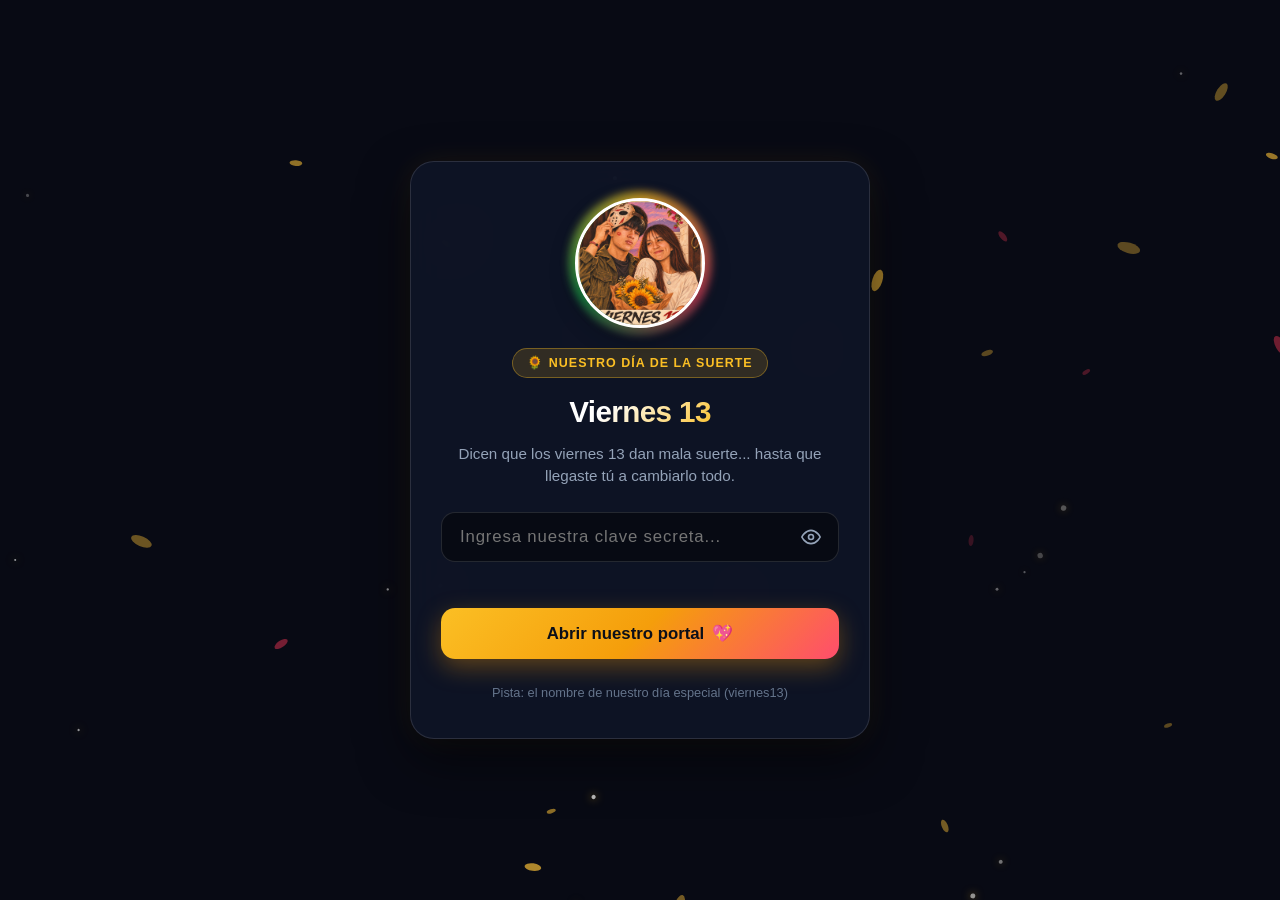
==== index.html @ 1505a201 "Add files via upload" ====
<!DOCTYPE html>
<html lang="es">
<head>
  <meta charset="UTF-8" />
  <meta name="viewport" content="width=device-width, initial-scale=1.0, viewport-fit=cover" />
  <meta name="theme-color" content="#080a14" />
  <meta name="description" content="eres mi viernes 13... TE AMO LIZET — Marcos Menchaca" />
  <title>Viernes 13 ✨ — Para Lizet</title>

  <!-- Hojas de estilo -->
  <link rel="stylesheet" href="css/animations.css" />
  <link rel="stylesheet" href="css/styles.css" />
</head>
<body>

  <!-- Canvas con partículas (Pétalos de girasol y destellos dorados) -->
  <canvas id="canvas-backdrop"></canvas>
  <div class="ambient-bg" aria-hidden="true"></div>

  <main class="app-shell">

    <!-- ====================================================================
         ETAPA 1: PANTALLA DE ENTRADA (CLAVE VIERNES13)
         ==================================================================== -->
    <section id="stage-login" class="stage is-active" aria-labelledby="login-heading">
      <div class="glass-card login-card" id="login-card">
        
        <div class="login-artwork">
          <div class="artwork-ring"></div>
          <img src="img/portada.png" alt="Viernes 13 Girasoles" class="artwork-img" />
        </div>

        <span class="badge-pill">🌻 NUESTRO DÍA DE LA SUERTE</span>
        <h1 id="login-heading" class="login-title">Viernes 13</h1>
        <p class="login-subtitle">
          Dicen que los viernes 13 dan mala suerte... hasta que llegaste tú a cambiarlo todo.
        </p>

        <form id="login-form" class="login-form" autocomplete="off">
          <div class="password-input-wrap">
            <input
              type="password"
              id="password-input"
              class="password-input"
              placeholder="Ingresa nuestra clave secreta..."
              required
              autocomplete="current-password"
            />
            <button type="button" id="toggle-pwd-btn" class="toggle-pwd-btn" aria-label="Mostrar clave">
              <svg width="20" height="20" viewBox="0 0 24 24" fill="none" stroke="currentColor" stroke-width="2" stroke-linecap="round" stroke-linejoin="round">
                <path d="M1 12s4-8 11-8 11 8 11 8-4 8-11 8-11-8-11-8z"></path>
                <circle cx="12" cy="12" r="3"></circle>
              </svg>
            </button>
          </div>

          <div id="login-error" class="form-error"></div>

          <button type="submit" class="btn-login">
            <span>Abrir nuestro portal</span> 💖
          </button>

          <p class="login-hint">Pista: el nombre de nuestro día especial (viernes13)</p>
        </form>

      </div>
    </section>


    <!-- ====================================================================
         ETAPA 2: BIENVENIDA / PORTAL ROMÁNTICO
         ==================================================================== -->
    <section id="stage-welcome" class="stage" aria-labelledby="welcome-heading">
      <div class="glass-card welcome-card">
        
        <div class="welcome-sunflower-icon">🌻</div>
        <span class="badge-pill love">✨ CAPÍTULO 1</span>
        
        <h2 id="welcome-heading" class="welcome-title">
          Hola, mi amor <span>Lizet</span>
        </h2>
        
        <p class="welcome-text">
          Tú tienes todo lo que busco. Conocerte para mí es todo un gusto, y cada momento a tu lado me recuerda que fuiste, eres y serás mi casualidad favorita en este mundo.
        </p>

        <div class="welcome-quote">
          “Que tú pones buena suerte en mi viernes 13...”
        </div>

        <button type="button" id="btn-start-music" class="btn-welcome">
          <svg width="22" height="22" viewBox="0 0 24 24" fill="currentColor">
            <path d="M8 5v14l11-7z"/>
          </svg>
          <span>Escuchar nuestra canción</span>
        </button>

      </div>
    </section>


    <!-- ====================================================================
         ETAPA 3: REPRODUCTOR MODO SPOTIFY CON LETRA EN VIVO
         ==================================================================== -->
    <section id="stage-music" class="stage" aria-labelledby="track-heading">
      <div class="spotify-layout">
        
        <!-- PANEL IZQUIERDO: REPRODUCTOR -->
        <div class="glass-card player-card">
          
          <div class="player-cover-container">
            <div class="player-cover-aura"></div>
            <img src="img/portada.png" alt="Marcos Menchaca - Viernes 13" class="player-cover-img" id="player-cover-img" />
          </div>

          <div class="track-header">
            <div class="track-details">
              <span class="badge-pill spotify">MODO SPOTIFY</span>
              <h2 id="track-heading" class="track-title">Viernes 13</h2>
              <p class="track-artist">Marcos Menchaca</p>
            </div>
            
            <!-- Botón Me Gusta interactivo -->
            <button type="button" class="like-btn" id="like-btn" aria-label="Guardar en favoritos" title="Me gusta">
              <svg viewBox="0 0 24 24">
                <path d="M12 21.35l-1.45-1.32C5.4 15.36 2 12.28 2 8.5 2 5.42 4.42 3 7.5 3c1.74 0 3.41.81 4.5 2.09C13.09 3.81 14.76 3 16.5 3 19.58 3 22 5.42 22 8.5c0 3.78-3.4 6.86-8.55 11.54L12 21.35z"/>
              </svg>
            </button>
          </div>

          <!-- Mensaje dedicado especial -->
          <div class="dedication-banner">
            <span>eres mi viernes 13... TE AMO LIZET</span> 🌻
          </div>

          <!-- Barra de Progreso Spotify -->
          <div class="progress-section">
            <div class="progress-slider-wrap" id="progress-wrap" role="progressbar" aria-valuemin="0" aria-valuemax="100">
              <div class="progress-fill" id="progress-fill">
                <span class="progress-thumb"></span>
              </div>
            </div>
            <div class="time-row">
              <span id="current-time">0:00</span>
              <span id="duration-time">0:00</span>
            </div>
          </div>

          <!-- Controles de Transporte -->
          <div class="controls-row">
            <button type="button" class="ctrl-btn" id="loop-btn" title="Repetir canción" aria-label="Repetir">
              <svg width="22" height="22" viewBox="0 0 24 24" fill="none" stroke="currentColor" stroke-width="2" stroke-linecap="round" stroke-linejoin="round">
                <polyline points="17 1 21 5 17 9"></polyline>
                <path d="M3 11V9a4 4 0 0 1 4-4h14"></path>
                <polyline points="7 23 3 19 7 15"></polyline>
                <path d="M21 13v2a4 4 0 0 1-4 4H3"></path>
              </svg>
            </button>

            <button type="button" class="ctrl-btn" id="rewind-btn" title="Retroceder 10s" aria-label="Retroceder 10 segundos">
              <svg width="24" height="24" viewBox="0 0 24 24" fill="currentColor">
                <path d="M12.5 3C17.15 3 21 6.85 21 11.5c0 4.65-3.85 8.5-8.5 8.5-4.22 0-7.72-3.1-8.38-7.17l2.02-.33c.5 3.1 3.15 5.5 6.36 5.5 3.59 0 6.5-2.91 6.5-6.5S16.09 5 12.5 5c-2.05 0-3.88.95-5.07 2.45L10 10H3V3l2.84 2.84C7.5 4.09 9.85 3 12.5 3z"/>
              </svg>
            </button>

            <button type="button" class="ctrl-btn-play" id="play-btn" aria-label="Reproducir o pausar">
              <svg id="icon-play" viewBox="0 0 24 24">
                <path d="M8 5v14l11-7z"/>
              </svg>
              <svg id="icon-pause" viewBox="0 0 24 24" style="display:none;">
                <path d="M6 19h4V5H6v14zm8-14v14h4V5h-4z"/>
              </svg>
            </button>

            <button type="button" class="ctrl-btn" id="forward-btn" title="Adelantar 10s" aria-label="Adelantar 10 segundos">
              <svg width="24" height="24" viewBox="0 0 24 24" fill="currentColor">
                <path d="M11.5 3C6.85 3 3 6.85 3 11.5 3 16.15 6.85 20 11.5 20c4.22 0 7.72-3.1 8.38-7.17l-2.02-.33c-.5 3.1-3.15 5.5-6.36 5.5-3.59 0-6.5-2.91-6.5-6.5S7.91 5 11.5 5c2.05 0 3.88.95 5.07 2.45L14 10h7V3l-2.84 2.84C16.5 4.09 14.15 3 11.5 3z"/>
              </svg>
            </button>
          </div>

          <!-- Acciones secundarias -->
          <div class="extra-actions">
            <button type="button" class="btn-secondary-link" id="to-finale-btn">
              💌 Ver carta para Lizet
            </button>
          </div>

          <!-- Elemento de audio nativo -->
          <audio id="audio-player" preload="metadata"></audio>
        </div>

        <!-- PANEL DERECHO: LETRA SINCRONIZADA ESTILO SPOTIFY -->
        <div class="glass-card lyrics-card">
          <div class="lyrics-header">
            <div class="lyrics-title-group">
              <span class="badge-pill spotify">LETRA EN VIVO</span>
              <h2>Letras de la canción</h2>
            </div>
            <span class="lyrics-hint">Toca cualquier verso para escuchar</span>
          </div>

          <!-- Contenedor scrolleable centrado -->
          <div class="lyrics-viewport" id="lyrics-viewport">
            <!-- Los versos se inyectan automáticamente desde js/app.js -->
          </div>
        </div>

      </div>
    </section>


    <!-- ====================================================================
         ETAPA 4: CAPÍTULO FINAL / CARTA DE AMOR
         ==================================================================== -->
    <section id="stage-finale" class="stage" aria-labelledby="finale-heading">
      <div class="glass-card finale-card">
        
        <div class="finale-artwork">
          <img src="img/portada.png" alt="Para Lizet con todo mi amor" />
        </div>

        <span class="badge-pill love">PARA TODA LA VIDA</span>
        <h2 id="finale-heading" class="finale-title">eres mi viernes 13...</h2>
        <p class="finale-subtitle">TE AMO LIZET 🌻💖</p>

        <article class="letter-paper">
          <p>
            <strong class="letter-highlight">Mi niña hermosa Lizet:</strong>
          </p>
          <p>
            Desde el instante en que llegaste a mi vida entendí que la verdadera suerte existe. Mucha gente dice que el viernes 13 es un día de misterio y temores, pero para mí es el recordatorio más hermoso de que en ti encontré todo lo que siempre soñé.
          </p>
          <p>
            <span class="letter-highlight">Tú tienes todo lo que busco</span>, y conocerte es todo un gusto que agradezco cada día. Tienes algo en particular, algo que no entiendo del todo pero que no me para de enamorar: tu sonrisa sincera, tus miradas que no mienten y esa paz tan inmensa que siento cuando estoy a tu lado.
          </p>
          <p>
            Yo sé que te lo he dicho mil veces, pero te lo repito hoy, mañana y siempre: nadie te va a querer como yo lo voy a hacer. No ocupo de nadie más; si la vida me diera a escoger mil veces más, <span class="letter-highlight">te escojo a ti, otra vez</span>.
          </p>
          <p>
            Gracias por poner luz, alegría y tanta buena suerte en cada uno de mis días.
          </p>
          <p class="letter-sign">
            Con todo mi amor para ti, Lizet. Siempre tuyo. ✨
          </p>
        </article>

        <div class="finale-buttons">
          <button type="button" class="btn-finale-listen" id="btn-replay-song">
            <svg width="20" height="20" viewBox="0 0 24 24" fill="currentColor">
              <path d="M8 5v14l11-7z"/>
            </svg>
            <span>Volver a escuchar la canción</span>
          </button>
          
          <button type="button" class="btn-finale-restart" id="btn-restart-app">
            <span>↺ Volver al inicio</span>
          </button>
        </div>

      </div>
    </section>

  </main>

  <!-- Script interactivo -->
  <script src="js/app.js"></script>
</body>
</html>
---- css/animations.css ----
/* ==========================================================================
   ANIMACIONES - VIERNES 13 (ERES MI VIERNES 13... TE AMO LIZET)
   ========================================================================== */

@keyframes fadeIn {
  from {
    opacity: 0;
    transform: translateY(16px);
  }
  to {
    opacity: 1;
    transform: translateY(0);
  }
}

@keyframes fadeScaleIn {
  from {
    opacity: 0;
    transform: scale(0.92);
  }
  to {
    opacity: 1;
    transform: scale(1);
  }
}

@keyframes pulseGlow {
  0%, 100% {
    box-shadow: 0 0 25px rgba(251, 191, 36, 0.35), 0 0 50px rgba(29, 185, 84, 0.25);
  }
  50% {
    box-shadow: 0 0 40px rgba(251, 191, 36, 0.55), 0 0 70px rgba(29, 185, 84, 0.4);
  }
}

@keyframes heartbeat {
  0%, 100% {
    transform: scale(1);
  }
  14% {
    transform: scale(1.18);
  }
  28% {
    transform: scale(1);
  }
  42% {
    transform: scale(1.15);
  }
  70% {
    transform: scale(1);
  }
}

@keyframes spinSlow {
  from {
    transform: rotate(0deg);
  }
  to {
    transform: rotate(360deg);
  }
}

@keyframes shakeError {
  0%, 100% {
    transform: translateX(0);
  }
  20%, 60% {
    transform: translateX(-10px);
  }
  40%, 80% {
    transform: translateX(10px);
  }
}

@keyframes floatGentle {
  0%, 100% {
    transform: translateY(0px) rotate(0deg);
  }
  50% {
    transform: translateY(-8px) rotate(1.5deg);
  }
}

@keyframes lyricHighlight {
  0% {
    transform: scale(0.97);
    color: rgba(255, 255, 255, 0.6);
  }
  100% {
    transform: scale(1.04);
    color: #ffffff;
    text-shadow: 0 0 16px rgba(251, 191, 36, 0.6), 0 0 30px rgba(29, 185, 84, 0.4);
  }
}

@keyframes auroraFlow {
  0% {
    background-position: 0% 50%;
  }
  50% {
    background-position: 100% 50%;
  }
  100% {
    background-position: 0% 50%;
  }
}
---- css/styles.css ----
/* ==========================================================================
   ESTILOS PRINCIPALES - VIERNES 13 (MODO SPOTIFY ROMÁNTICO)
   Dedicado a Lizet: "eres mi viernes 13... TE AMO LIZET"
   ========================================================================== */

:root {
  color-scheme: dark;
  --bg-dark: #080a14;
  --bg-deep: #0c1020;
  --panel-bg: rgba(16, 22, 42, 0.78);
  --panel-border: rgba(255, 255, 255, 0.12);
  --panel-border-glow: rgba(251, 191, 36, 0.35);

  /* Acentos temáticos: Girasol, Spotify y Amor */
  --spotify-green: #1db954;
  --spotify-green-hover: #1ed760;
  --sunflower-gold: #fbbf24;
  --sunflower-amber: #f59e0b;
  --rose-love: #ff4d6d;
  --rose-glow: rgba(255, 77, 109, 0.4);

  --text-main: #f8fafc;
  --text-muted: #94a3b8;
  --text-dim: #64748b;

  --font-family: -apple-system, BlinkMacSystemFont, "Segoe UI", Roboto, "Helvetica Neue", sans-serif;
}

*, *::before, *::after {
  box-sizing: border-box;
  margin: 0;
  padding: 0;
}

html, body {
  width: 100%;
  min-height: 100%;
  background-color: var(--bg-dark);
  color: var(--text-main);
  font-family: var(--font-family);
  overflow-x: hidden;
  line-height: 1.5;
  -webkit-font-smoothing: antialiased;
}

/* Canvas de fondo con partículas interactivas */
#canvas-backdrop {
  position: fixed;
  top: 0;
  left: 0;
  width: 100vw;
  height: 100vh;
  z-index: 0;
  pointer-events: none;
}

/* Fondo decorativo con gradientes suaves */
.ambient-bg {
  position: fixed;
  top: 0;
  left: 0;
  width: 100vw;
  height: 100vh;
  z-index: -1;
  background: 
    radial-gradient(circle at 15% 15%, rgba(245, 158, 11, 0.16) 0%, transparent 45%),
    radial-gradient(circle at 85% 85%, rgba(29, 185, 84, 0.14) 0%, transparent 45%),
    radial-gradient(circle at 50% 50%, rgba(255, 77, 109, 0.12) 0%, transparent 60%),
    linear-gradient(180deg, #090c16 0%, #060810 100%);
  filter: blur(20px);
}

/* Shell general */
.app-shell {
  position: relative;
  z-index: 10;
  width: 100%;
  min-height: 100vh;
  display: flex;
  justify-content: center;
  align-items: center;
  padding: 20px 16px;
}

/* Etapas */
.stage {
  display: none;
  width: 100%;
  max-width: 1100px;
  animation: fadeIn 0.6s cubic-bezier(0.16, 1, 0.3, 1) forwards;
}

.stage.is-active {
  display: flex;
  flex-direction: column;
  align-items: center;
  justify-content: center;
}

/* Tarjetas de cristal (Glassmorphism) */
.glass-card {
  background: var(--panel-bg);
  backdrop-filter: blur(18px);
  -webkit-backdrop-filter: blur(18px);
  border: 1px solid var(--panel-border);
  border-radius: 24px;
  box-shadow: 0 20px 50px rgba(0, 0, 0, 0.55), 0 0 30px rgba(251, 191, 36, 0.08);
  padding: 36px 30px;
  position: relative;
  overflow: hidden;
  transition: border-color 0.3s ease;
}

.glass-card:hover {
  border-color: rgba(251, 191, 36, 0.3);
}

/* Badges / Píldoras */
.badge-pill {
  display: inline-flex;
  align-items: center;
  gap: 6px;
  padding: 5px 14px;
  border-radius: 999px;
  font-size: 0.78rem;
  font-weight: 700;
  letter-spacing: 0.08em;
  text-transform: uppercase;
  background: rgba(251, 191, 36, 0.15);
  border: 1px solid rgba(251, 191, 36, 0.35);
  color: var(--sunflower-gold);
  margin-bottom: 12px;
}

.badge-pill.spotify {
  background: rgba(29, 185, 84, 0.15);
  border-color: rgba(29, 185, 84, 0.35);
  color: var(--spotify-green-hover);
}

.badge-pill.love {
  background: rgba(255, 77, 109, 0.15);
  border-color: rgba(255, 77, 109, 0.35);
  color: var(--rose-love);
}

/* ==========================================================================
   ETAPA 1: PANTALLA DE ENTRADA (LOGIN / CLAVE VIERNES13)
   ========================================================================== */
.login-card {
  width: 100%;
  max-width: 460px;
  text-align: center;
  display: flex;
  flex-direction: column;
  align-items: center;
}

.login-artwork {
  position: relative;
  width: 130px;
  height: 130px;
  margin-bottom: 20px;
}

.artwork-ring {
  position: absolute;
  inset: -6px;
  border-radius: 50%;
  background: conic-gradient(from 0deg, var(--sunflower-gold), var(--rose-love), var(--spotify-green), var(--sunflower-gold));
  animation: spinSlow 12s linear infinite;
  filter: blur(4px);
  opacity: 0.8;
}

.artwork-img {
  position: relative;
  width: 100%;
  height: 100%;
  object-fit: cover;
  border-radius: 50%;
  border: 3px solid #fff;
  box-shadow: 0 8px 24px rgba(0, 0, 0, 0.4);
}

.login-title {
  font-size: 1.85rem;
  font-weight: 800;
  letter-spacing: -0.02em;
  margin-bottom: 8px;
  background: linear-gradient(135deg, #fff 30%, var(--sunflower-gold) 100%);
  -webkit-background-clip: text;
  -webkit-text-fill-color: transparent;
}

.login-subtitle {
  font-size: 0.95rem;
  color: var(--text-muted);
  margin-bottom: 24px;
  line-height: 1.5;
}

.login-form {
  width: 100%;
  display: flex;
  flex-direction: column;
  gap: 16px;
}

.password-input-wrap {
  position: relative;
  width: 100%;
}

.password-input {
  width: 100%;
  padding: 14px 48px 14px 18px;
  border-radius: 14px;
  background: rgba(0, 0, 0, 0.45);
  border: 1px solid var(--panel-border);
  color: #fff;
  font-size: 1.05rem;
  outline: none;
  transition: all 0.25s ease;
  letter-spacing: 0.05em;
}

.password-input:focus {
  border-color: var(--sunflower-gold);
  box-shadow: 0 0 15px rgba(251, 191, 36, 0.25);
  background: rgba(0, 0, 0, 0.6);
}

.toggle-pwd-btn {
  position: absolute;
  right: 12px;
  top: 50%;
  transform: translateY(-50%);
  background: none;
  border: none;
  color: var(--text-muted);
  cursor: pointer;
  padding: 6px;
  display: flex;
  align-items: center;
  justify-content: center;
}

.toggle-pwd-btn:hover {
  color: #fff;
}

.form-error {
  color: #f87171;
  font-size: 0.86rem;
  margin-top: -6px;
  min-height: 20px;
  transition: opacity 0.2s ease;
}

.btn-login {
  width: 100%;
  padding: 15px;
  border-radius: 14px;
  background: linear-gradient(135deg, var(--sunflower-gold) 0%, var(--sunflower-amber) 50%, var(--rose-love) 100%);
  color: #0b0f19;
  font-size: 1.05rem;
  font-weight: 700;
  border: none;
  cursor: pointer;
  box-shadow: 0 8px 25px rgba(245, 158, 11, 0.35);
  transition: all 0.25s ease;
  display: flex;
  align-items: center;
  justify-content: center;
  gap: 8px;
}

.btn-login:hover {
  transform: translateY(-2px);
  box-shadow: 0 12px 30px rgba(245, 158, 11, 0.5);
  filter: brightness(1.08);
}

.btn-login:active {
  transform: translateY(0);
}

.login-hint {
  font-size: 0.8rem;
  color: var(--text-dim);
  margin-top: 8px;
}

/* ==========================================================================
   ETAPA 2: BIENVENIDA (PORTAL ROMÁNTICO)
   ========================================================================== */
.welcome-card {
  width: 100%;
  max-width: 580px;
  text-align: center;
  display: flex;
  flex-direction: column;
  align-items: center;
}

.welcome-sunflower-icon {
  font-size: 3.5rem;
  margin-bottom: 12px;
  animation: floatGentle 4s ease-in-out infinite;
}

.welcome-title {
  font-size: 2.2rem;
  font-weight: 800;
  margin-bottom: 14px;
  line-height: 1.25;
}

.welcome-title span {
  color: var(--sunflower-gold);
}

.welcome-text {
  font-size: 1.05rem;
  color: var(--text-muted);
  line-height: 1.7;
  margin-bottom: 28px;
}

.welcome-quote {
  font-style: italic;
  padding: 14px 18px;
  border-left: 3px solid var(--sunflower-gold);
  background: rgba(251, 191, 36, 0.08);
  border-radius: 0 12px 12px 0;
  margin-bottom: 26px;
  color: #fff;
  font-size: 0.95rem;
}

.btn-welcome {
  padding: 16px 36px;
  border-radius: 999px;
  background: linear-gradient(135deg, var(--spotify-green) 0%, var(--spotify-green-hover) 100%);
  color: #041208;
  font-size: 1.1rem;
  font-weight: 700;
  border: none;
  cursor: pointer;
  box-shadow: 0 8px 30px rgba(29, 185, 84, 0.4);
  transition: all 0.25s ease;
  display: inline-flex;
  align-items: center;
  gap: 10px;
}

.btn-welcome:hover {
  transform: translateY(-2px) scale(1.02);
  box-shadow: 0 12px 35px rgba(29, 185, 84, 0.55);
}

/* ==========================================================================
   ETAPA 3: REPRODUCTOR MODO SPOTIFY CON LETRA SINCRONIZADA
   ========================================================================== */
.spotify-layout {
  display: grid;
  grid-template-columns: 440px 1fr;
  gap: 28px;
  width: 100%;
  max-width: 1100px;
  align-items: stretch;
}

/* Tarjeta del Reproductor (Izquierda) */
.player-card {
  display: flex;
  flex-direction: column;
  justify-content: space-between;
  gap: 22px;
}

.player-cover-container {
  position: relative;
  width: 100%;
  aspect-ratio: 1 / 1;
  border-radius: 18px;
  overflow: hidden;
  box-shadow: 0 16px 40px rgba(0, 0, 0, 0.7);
}

.player-cover-aura {
  position: absolute;
  inset: -15px;
  background: radial-gradient(circle, rgba(251, 191, 36, 0.35) 0%, rgba(29, 185, 84, 0.25) 50%, transparent 70%);
  filter: blur(25px);
  z-index: 1;
  opacity: 0.8;
  transition: opacity 0.5s ease;
}

.player-cover-img {
  position: relative;
  z-index: 2;
  width: 100%;
  height: 100%;
  object-fit: cover;
  border-radius: 18px;
  transition: transform 0.4s ease;
}

.player-cover-container:hover .player-cover-img {
  transform: scale(1.03);
}

/* Información de la canción */
.track-header {
  display: flex;
  justify-content: space-between;
  align-items: center;
  gap: 12px;
}

.track-details {
  flex: 1;
}

.track-title {
  font-size: 1.6rem;
  font-weight: 800;
  color: #fff;
  letter-spacing: -0.01em;
}

.track-artist {
  font-size: 1rem;
  color: var(--text-muted);
  font-weight: 500;
}

/* Botón Me Gusta (Corazón interactivo) */
.like-btn {
  background: none;
  border: none;
  cursor: pointer;
  padding: 8px;
  color: var(--text-muted);
  transition: all 0.2s cubic-bezier(0.175, 0.885, 0.32, 1.275);
}

.like-btn.is-liked {
  color: var(--rose-love);
  transform: scale(1.2);
  animation: heartbeat 1.2s infinite;
}

.like-btn svg {
  width: 28px;
  height: 28px;
  fill: currentColor;
}

/* Frase especial de amor */
.dedication-banner {
  background: linear-gradient(90deg, rgba(255, 77, 109, 0.16) 0%, rgba(251, 191, 36, 0.16) 100%);
  border: 1px solid rgba(255, 77, 109, 0.3);
  padding: 10px 14px;
  border-radius: 12px;
  text-align: center;
  font-size: 0.92rem;
  font-weight: 700;
  color: #fff;
  text-shadow: 0 0 10px rgba(255, 77, 109, 0.5);
  display: flex;
  align-items: center;
  justify-content: center;
  gap: 8px;
}

/* Barra de Progreso Spotify */
.progress-section {
  display: flex;
  flex-direction: column;
  gap: 8px;
}

.progress-slider-wrap {
  position: relative;
  width: 100%;
  height: 6px;
  background: rgba(255, 255, 255, 0.18);
  border-radius: 999px;
  cursor: pointer;
}

.progress-slider-wrap:hover {
  height: 8px;
}

.progress-fill {
  position: absolute;
  top: 0;
  left: 0;
  height: 100%;
  width: 0%;
  background: linear-gradient(90deg, var(--spotify-green) 0%, var(--sunflower-gold) 100%);
  border-radius: 999px;
  transition: width 0.1s linear;
}

.progress-thumb {
  position: absolute;
  top: 50%;
  right: -5px;
  transform: translateY(-50%) scale(0);
  width: 12px;
  height: 12px;
  background: #fff;
  border-radius: 50%;
  box-shadow: 0 0 8px rgba(0, 0, 0, 0.6);
  transition: transform 0.15s ease;
}

.progress-slider-wrap:hover .progress-thumb {
  transform: translateY(-50%) scale(1);
}

.time-row {
  display: flex;
  justify-content: space-between;
  font-size: 0.8rem;
  color: var(--text-muted);
  font-variant-numeric: tabular-nums;
}

/* Controles de Reproducción */
.controls-row {
  display: flex;
  align-items: center;
  justify-content: center;
  gap: 20px;
}

.ctrl-btn {
  background: none;
  border: none;
  cursor: pointer;
  color: var(--text-muted);
  transition: all 0.2s ease;
  padding: 8px;
  display: flex;
  align-items: center;
  justify-content: center;
}

.ctrl-btn:hover {
  color: #fff;
  transform: scale(1.1);
}

.ctrl-btn.active {
  color: var(--spotify-green);
}

.ctrl-btn-play {
  width: 58px;
  height: 58px;
  border-radius: 50%;
  background: #fff;
  color: #000;
  border: none;
  cursor: pointer;
  display: flex;
  align-items: center;
  justify-content: center;
  box-shadow: 0 6px 20px rgba(0, 0, 0, 0.4);
  transition: all 0.2s cubic-bezier(0.175, 0.885, 0.32, 1.275);
}

.ctrl-btn-play:hover {
  background: var(--spotify-green-hover);
  color: #fff;
  transform: scale(1.08);
  box-shadow: 0 8px 25px rgba(29, 185, 84, 0.5);
}

.ctrl-btn-play svg {
  width: 26px;
  height: 26px;
  fill: currentColor;
}

/* Acciones extras */
.extra-actions {
  display: flex;
  justify-content: space-between;
  align-items: center;
  gap: 12px;
}

.btn-secondary-link {
  background: rgba(255, 255, 255, 0.08);
  border: 1px solid var(--panel-border);
  color: var(--text-muted);
  padding: 8px 16px;
  border-radius: 999px;
  font-size: 0.85rem;
  cursor: pointer;
  transition: all 0.2s ease;
}

.btn-secondary-link:hover {
  background: rgba(255, 255, 255, 0.15);
  color: #fff;
}

/* Tarjeta de Letras Modo Spotify (Derecha) */
.lyrics-card {
  display: flex;
  flex-direction: column;
  height: 600px;
  padding: 24px 28px;
}

.lyrics-header {
  display: flex;
  justify-content: space-between;
  align-items: center;
  margin-bottom: 16px;
  padding-bottom: 12px;
  border-bottom: 1px solid var(--panel-border);
}

.lyrics-title-group h2 {
  font-size: 1.25rem;
  font-weight: 700;
  color: #fff;
}

.lyrics-hint {
  font-size: 0.8rem;
  color: var(--text-dim);
}

/* Contenedor scrolleable de letras estilo Spotify */
.lyrics-viewport {
  flex: 1;
  overflow-y: auto;
  scroll-behavior: smooth;
  padding: 40px 10px 160px;
  display: flex;
  flex-direction: column;
  gap: 18px;
  mask-image: linear-gradient(to bottom, transparent 0%, black 15%, black 85%, transparent 100%);
  -webkit-mask-image: linear-gradient(to bottom, transparent 0%, black 15%, black 85%, transparent 100%);
}

.lyrics-viewport::-webkit-scrollbar {
  width: 5px;
}

.lyrics-viewport::-webkit-scrollbar-thumb {
  background: rgba(255, 255, 255, 0.15);
  border-radius: 999px;
}

/* Línea de letra */
.lyric-line {
  font-size: 1.28rem;
  font-weight: 700;
  line-height: 1.45;
  color: rgba(255, 255, 255, 0.32);
  cursor: pointer;
  transition: all 0.25s cubic-bezier(0.16, 1, 0.3, 1);
  padding: 6px 12px;
  border-radius: 10px;
  transform-origin: left center;
}

.lyric-line:hover {
  color: rgba(255, 255, 255, 0.7);
  background: rgba(255, 255, 255, 0.05);
}

/* Línea activa cantada en ese instante */
.lyric-line.is-active {
  color: #ffffff;
  font-size: 1.55rem;
  transform: scale(1.03) translateX(6px);
  text-shadow: 0 0 20px rgba(251, 191, 36, 0.7), 0 0 35px rgba(29, 185, 84, 0.5);
}

.lyric-line.is-passed {
  color: rgba(255, 255, 255, 0.45);
}

/* ==========================================================================
   ETAPA 4: CAPÍTULO FINAL / CARTA DE AMOR
   ========================================================================== */
.finale-card {
  width: 100%;
  max-width: 680px;
  text-align: center;
  display: flex;
  flex-direction: column;
  align-items: center;
  padding: 44px 36px;
}

.finale-artwork {
  width: 160px;
  height: 160px;
  border-radius: 20px;
  overflow: hidden;
  box-shadow: 0 12px 30px rgba(0, 0, 0, 0.6);
  margin-bottom: 20px;
  border: 2px solid rgba(251, 191, 36, 0.4);
}

.finale-artwork img {
  width: 100%;
  height: 100%;
  object-fit: cover;
}

.finale-title {
  font-size: 2.1rem;
  font-weight: 800;
  margin-bottom: 8px;
  background: linear-gradient(135deg, #fff 0%, var(--sunflower-gold) 60%, var(--rose-love) 100%);
  -webkit-background-clip: text;
  -webkit-text-fill-color: transparent;
}

.finale-subtitle {
  font-size: 1.15rem;
  color: var(--rose-love);
  font-weight: 700;
  letter-spacing: 0.05em;
  margin-bottom: 24px;
}

.letter-paper {
  background: rgba(255, 255, 255, 0.04);
  border: 1px solid rgba(255, 255, 255, 0.12);
  border-radius: 18px;
  padding: 26px 28px;
  text-align: left;
  line-height: 1.8;
  color: #e2e8f0;
  font-size: 1.02rem;
  margin-bottom: 28px;
  position: relative;
  box-shadow: inset 0 0 20px rgba(0, 0, 0, 0.2);
}

.letter-paper p {
  margin-bottom: 14px;
}

.letter-paper p:last-child {
  margin-bottom: 0;
}

.letter-highlight {
  color: var(--sunflower-gold);
  font-weight: 600;
}

.letter-sign {
  text-align: right;
  font-style: italic;
  font-weight: 700;
  color: var(--rose-love);
  margin-top: 18px !important;
}

.finale-buttons {
  display: flex;
  flex-wrap: wrap;
  gap: 14px;
  justify-content: center;
}

.btn-finale-listen {
  padding: 14px 28px;
  border-radius: 999px;
  background: linear-gradient(135deg, var(--spotify-green) 0%, var(--spotify-green-hover) 100%);
  color: #031307;
  font-size: 1rem;
  font-weight: 700;
  border: none;
  cursor: pointer;
  display: inline-flex;
  align-items: center;
  gap: 8px;
  box-shadow: 0 8px 25px rgba(29, 185, 84, 0.35);
  transition: all 0.25s ease;
}

.btn-finale-listen:hover {
  transform: translateY(-2px);
  box-shadow: 0 12px 30px rgba(29, 185, 84, 0.5);
}

.btn-finale-restart {
  padding: 14px 28px;
  border-radius: 999px;
  background: rgba(255, 255, 255, 0.08);
  border: 1px solid var(--panel-border);
  color: var(--text-main);
  font-size: 1rem;
  font-weight: 600;
  cursor: pointer;
  transition: all 0.25s ease;
}

.btn-finale-restart:hover {
  background: rgba(255, 255, 255, 0.16);
}

/* ==========================================================================
   RESPONSIVE DESIGN (MÓVILES Y PANTALLAS PEQUEÑAS)
   ========================================================================== */
@media (max-width: 900px) {
  .spotify-layout {
    grid-template-columns: 1fr;
    max-width: 520px;
  }

  .lyrics-card {
    height: 480px;
    padding: 20px;
  }

  .player-cover-container {
    max-width: 320px;
    margin: 0 auto;
  }

  .track-header {
    text-align: center;
    flex-direction: column;
  }

  .lyric-line {
    font-size: 1.15rem;
  }

  .lyric-line.is-active {
    font-size: 1.35rem;
  }
}

@media (max-width: 480px) {
  .app-shell {
    padding: 16px 10px;
  }

  .glass-card {
    padding: 24px 18px;
    border-radius: 20px;
  }

  .login-title {
    font-size: 1.55rem;
  }

  .welcome-title {
    font-size: 1.75rem;
  }

  .track-title {
    font-size: 1.35rem;
  }

  .lyrics-card {
    height: 420px;
  }
}
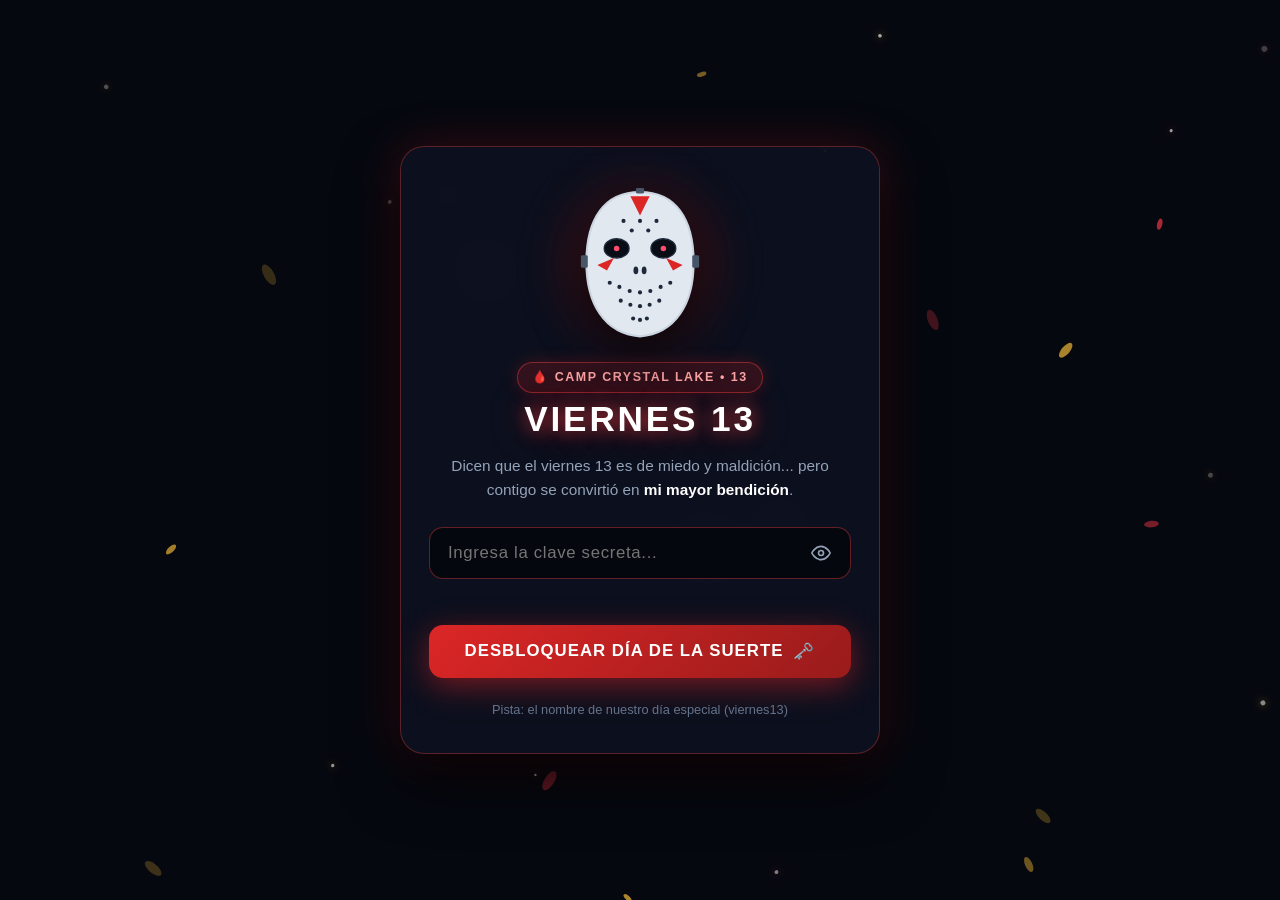
==== commit fd3c7d27: "Add files via upload" ====
--- a/index.html
+++ b/index.html
@@ -3,7 +3,7 @@
 <head>
   <meta charset="UTF-8" />
   <meta name="viewport" content="width=device-width, initial-scale=1.0, viewport-fit=cover" />
-  <meta name="theme-color" content="#080a14" />
+  <meta name="theme-color" content="#060810" />
   <meta name="description" content="eres mi viernes 13... TE AMO LIZET — Marcos Menchaca" />
   <title>Viernes 13 ✨ — Para Lizet</title>
 
@@ -15,34 +15,85 @@
 
   <!-- Canvas con partículas (Pétalos de girasol y destellos dorados) -->
   <canvas id="canvas-backdrop"></canvas>
-  <div class="ambient-bg" aria-hidden="true"></div>
+  <div class="ambient-fog" aria-hidden="true"></div>
 
   <main class="app-shell">
 
     <!-- ====================================================================
-         ETAPA 1: PANTALLA DE ENTRADA (CLAVE VIERNES13)
+         ETAPA 1: PANTALLA DE ENTRADA (JASON VOORHEES / VIERNES 13)
          ==================================================================== -->
     <section id="stage-login" class="stage is-active" aria-labelledby="login-heading">
-      <div class="glass-card login-card" id="login-card">
-        
-        <div class="login-artwork">
-          <div class="artwork-ring"></div>
-          <img src="img/portada.png" alt="Viernes 13 Girasoles" class="artwork-img" />
-        </div>
-
-        <span class="badge-pill">🌻 NUESTRO DÍA DE LA SUERTE</span>
-        <h1 id="login-heading" class="login-title">Viernes 13</h1>
-        <p class="login-subtitle">
-          Dicen que los viernes 13 dan mala suerte... hasta que llegaste tú a cambiarlo todo.
+      <div class="glass-card jason-card" id="login-card">
+        
+        <!-- Máscara de Hockey SVG estilo Jason Voorhees -->
+        <div class="jason-mask-wrap">
+          <div class="mask-aura"></div>
+          <svg class="jason-mask-svg" viewBox="0 0 200 240" fill="none" xmlns="http://www.w3.org/2000/svg">
+            <!-- Base de la Máscara de Hockey -->
+            <path d="M100 16 C48 16, 22 55, 22 118 C22 178, 48 222, 100 226 C152 222, 178 178, 178 118 C178 55, 152 16, 100 16 Z" fill="#e2e8f0" stroke="#cbd5e1" stroke-width="3"/>
+            
+            <!-- Marcas Rojas Triangulares Icónicas de Viernes 13 -->
+            <polygon points="100,50 86,22 114,22" fill="#dc2626"/>
+            <polygon points="38,122 62,112 52,130" fill="#dc2626"/>
+            <polygon points="162,122 138,112 148,130" fill="#dc2626"/>
+            
+            <!-- Remaches de sujeción -->
+            <rect x="14" y="108" width="10" height="18" rx="2" fill="#475569"/>
+            <rect x="176" y="108" width="10" height="18" rx="2" fill="#475569"/>
+            <rect x="94" y="10" width="12" height="8" rx="2" fill="#475569"/>
+            
+            <!-- Cuencas de los ojos (oscuridad con destello romántico) -->
+            <ellipse cx="66" cy="98" rx="18" ry="14" fill="#090d16" stroke="#1e293b" stroke-width="2"/>
+            <ellipse cx="134" cy="98" rx="18" ry="14" fill="#090d16" stroke="#1e293b" stroke-width="2"/>
+            
+            <!-- Resplandor en los ojos -->
+            <circle cx="66" cy="98" r="4" fill="#ff4d6d" style="animation: eyeGlow 2.5s infinite ease-in-out;"/>
+            <circle cx="134" cy="98" r="4" fill="#ff4d6d" style="animation: eyeGlow 2.5s infinite ease-in-out;"/>
+            
+            <!-- Orificios nasales -->
+            <ellipse cx="94" cy="130" rx="3.5" ry="5.5" fill="#1e293b"/>
+            <ellipse cx="106" cy="130" rx="3.5" ry="5.5" fill="#1e293b"/>
+            
+            <!-- Agujeros de ventilación característicos de la máscara -->
+            <circle cx="76" cy="58" r="3" fill="#1e293b"/>
+            <circle cx="100" cy="58" r="3" fill="#1e293b"/>
+            <circle cx="124" cy="58" r="3" fill="#1e293b"/>
+            <circle cx="88" cy="72" r="3" fill="#1e293b"/>
+            <circle cx="112" cy="72" r="3" fill="#1e293b"/>
+            
+            <circle cx="56" cy="148" r="3" fill="#1e293b"/>
+            <circle cx="70" cy="154" r="3" fill="#1e293b"/>
+            <circle cx="85" cy="160" r="3" fill="#1e293b"/>
+            <circle cx="100" cy="162" r="3" fill="#1e293b"/>
+            <circle cx="115" cy="160" r="3" fill="#1e293b"/>
+            <circle cx="130" cy="154" r="3" fill="#1e293b"/>
+            <circle cx="144" cy="148" r="3" fill="#1e293b"/>
+            
+            <circle cx="72" cy="174" r="3" fill="#1e293b"/>
+            <circle cx="86" cy="180" r="3" fill="#1e293b"/>
+            <circle cx="100" cy="182" r="3" fill="#1e293b"/>
+            <circle cx="114" cy="180" r="3" fill="#1e293b"/>
+            <circle cx="128" cy="174" r="3" fill="#1e293b"/>
+            
+            <circle cx="90" cy="200" r="3" fill="#1e293b"/>
+            <circle cx="100" cy="202" r="3" fill="#1e293b"/>
+            <circle cx="110" cy="200" r="3" fill="#1e293b"/>
+          </svg>
+        </div>
+
+        <span class="badge-pill jason">🩸 CAMP CRYSTAL LAKE • 13</span>
+        <h1 id="login-heading" class="jason-title">VIERNES 13</h1>
+        <p class="jason-subtitle">
+          Dicen que el viernes 13 es de miedo y maldición... pero contigo se convirtió en <strong>mi mayor bendición</strong>.
         </p>
 
-        <form id="login-form" class="login-form" autocomplete="off">
+        <form id="login-form" class="jason-form" autocomplete="off">
           <div class="password-input-wrap">
             <input
               type="password"
               id="password-input"
               class="password-input"
-              placeholder="Ingresa nuestra clave secreta..."
+              placeholder="Ingresa la clave secreta..."
               required
               autocomplete="current-password"
             />
@@ -56,11 +107,11 @@
 
           <div id="login-error" class="form-error"></div>
 
-          <button type="submit" class="btn-login">
-            <span>Abrir nuestro portal</span> 💖
+          <button type="submit" class="btn-jason-unlock">
+            <span>Desbloquear día de la suerte</span> 🗝️
           </button>
 
-          <p class="login-hint">Pista: el nombre de nuestro día especial (viernes13)</p>
+          <p class="jason-hint">Pista: el nombre de nuestro día especial (viernes13)</p>
         </form>
 
       </div>
@@ -100,13 +151,20 @@
 
 
     <!-- ====================================================================
-         ETAPA 3: REPRODUCTOR MODO SPOTIFY CON LETRA EN VIVO
+         ETAPA 3: REPRODUCTOR MODO SPOTIFY (OPTIMIZADO PC & MÓVIL)
          ==================================================================== -->
     <section id="stage-music" class="stage" aria-labelledby="track-heading">
-      <div class="spotify-layout">
+      
+      <!-- Selector de pestañas para celular -->
+      <div class="mobile-tab-bar" id="mobile-tab-bar">
+        <button type="button" class="tab-btn is-active" id="tab-btn-player">🎵 Reproductor</button>
+        <button type="button" class="tab-btn" id="tab-btn-lyrics">📜 Letra en Vivo</button>
+      </div>
+
+      <div class="spotify-layout view-player" id="spotify-layout">
         
         <!-- PANEL IZQUIERDO: REPRODUCTOR -->
-        <div class="glass-card player-card">
+        <div class="glass-card player-card" id="player-card">
           
           <div class="player-cover-container">
             <div class="player-cover-aura"></div>
@@ -191,13 +249,13 @@
         </div>
 
         <!-- PANEL DERECHO: LETRA SINCRONIZADA ESTILO SPOTIFY -->
-        <div class="glass-card lyrics-card">
+        <div class="glass-card lyrics-card" id="lyrics-card">
           <div class="lyrics-header">
             <div class="lyrics-title-group">
               <span class="badge-pill spotify">LETRA EN VIVO</span>
               <h2>Letras de la canción</h2>
             </div>
-            <span class="lyrics-hint">Toca cualquier verso para escuchar</span>
+            <span class="lyrics-hint">Toca cualquier verso para saltar</span>
           </div>
 
           <!-- Contenedor scrolleable centrado -->
@@ -207,6 +265,26 @@
         </div>
 
       </div>
+
+      <!-- Mini-Player persistente para móvil en vista de letra -->
+      <div class="mobile-mini-player" id="mobile-mini-player">
+        <div class="mini-track-info">
+          <img src="img/portada.png" alt="Viernes 13" class="mini-cover" />
+          <div class="mini-text">
+            <div class="mini-title">Viernes 13</div>
+            <div class="mini-artist">Marcos Menchaca</div>
+          </div>
+        </div>
+        <button type="button" class="mini-play-btn" id="mini-play-btn" aria-label="Reproducir o pausar">
+          <svg id="mini-icon-play" viewBox="0 0 24 24">
+            <path d="M8 5v14l11-7z"/>
+          </svg>
+          <svg id="mini-icon-pause" viewBox="0 0 24 24" style="display:none;">
+            <path d="M6 19h4V5H6v14zm8-14v14h4V5h-4z"/>
+          </svg>
+        </button>
+      </div>
+
     </section>
 
 
--- a/css/animations.css
+++ b/css/animations.css
@@ -1,5 +1,5 @@
 /* ==========================================================================
-   ANIMACIONES - VIERNES 13 (ERES MI VIERNES 13... TE AMO LIZET)
+   ANIMACIONES - VIERNES 13 & JASON VOORHEES / SPOTIFY ROMÁNTICO
    ========================================================================== */
 
 @keyframes fadeIn {
@@ -24,12 +24,38 @@
   }
 }
 
-@keyframes pulseGlow {
+/* Niebla y aura de Jason / Viernes 13 */
+@keyframes jasonGlow {
   0%, 100% {
-    box-shadow: 0 0 25px rgba(251, 191, 36, 0.35), 0 0 50px rgba(29, 185, 84, 0.25);
+    box-shadow: 0 0 35px rgba(225, 29, 72, 0.45), 0 0 70px rgba(15, 23, 42, 0.8);
+    transform: scale(1);
   }
   50% {
-    box-shadow: 0 0 40px rgba(251, 191, 36, 0.55), 0 0 70px rgba(29, 185, 84, 0.4);
+    box-shadow: 0 0 55px rgba(239, 68, 68, 0.7), 0 0 90px rgba(225, 29, 72, 0.5);
+    transform: scale(1.02);
+  }
+}
+
+@keyframes eyeGlow {
+  0%, 100% {
+    opacity: 0.6;
+    filter: drop-shadow(0 0 4px #ff4d6d);
+  }
+  50% {
+    opacity: 1;
+    filter: drop-shadow(0 0 10px #ff0033);
+  }
+}
+
+@keyframes fogFloat {
+  0% {
+    transform: translateX(-5%) translateY(0);
+  }
+  50% {
+    transform: translateX(5%) translateY(-10px);
+  }
+  100% {
+    transform: translateX(-5%) translateY(0);
   }
 }
 
@@ -48,15 +74,6 @@
   }
   70% {
     transform: scale(1);
-  }
-}
-
-@keyframes spinSlow {
-  from {
-    transform: rotate(0deg);
-  }
-  to {
-    transform: rotate(360deg);
   }
 }
 
@@ -81,26 +98,20 @@
   }
 }
 
-@keyframes lyricHighlight {
-  0% {
-    transform: scale(0.97);
-    color: rgba(255, 255, 255, 0.6);
+@keyframes pulseBorder {
+  0%, 100% {
+    border-color: rgba(225, 29, 72, 0.3);
   }
-  100% {
-    transform: scale(1.04);
-    color: #ffffff;
-    text-shadow: 0 0 16px rgba(251, 191, 36, 0.6), 0 0 30px rgba(29, 185, 84, 0.4);
+  50% {
+    border-color: rgba(239, 68, 68, 0.8);
   }
 }
 
-@keyframes auroraFlow {
-  0% {
-    background-position: 0% 50%;
+@keyframes neonFlicker {
+  0%, 19%, 21%, 23%, 25%, 54%, 56%, 100% {
+    text-shadow: 0 0 8px rgba(239, 68, 68, 0.8), 0 0 20px rgba(225, 29, 72, 0.6);
   }
-  50% {
-    background-position: 100% 50%;
-  }
-  100% {
-    background-position: 0% 50%;
+  20%, 24%, 55% {
+    text-shadow: none;
   }
 }
--- a/css/styles.css
+++ b/css/styles.css
@@ -1,29 +1,32 @@
 /* ==========================================================================
-   ESTILOS PRINCIPALES - VIERNES 13 (MODO SPOTIFY ROMÁNTICO)
+   ESTILOS PREMIUM - VIERNES 13 (JASON THEME + SPOTIFY ROMÁNTICO)
    Dedicado a Lizet: "eres mi viernes 13... TE AMO LIZET"
+   100% Optimizado para Celular y PC
    ========================================================================== */
 
 :root {
   color-scheme: dark;
-  --bg-dark: #080a14;
-  --bg-deep: #0c1020;
-  --panel-bg: rgba(16, 22, 42, 0.78);
-  --panel-border: rgba(255, 255, 255, 0.12);
-  --panel-border-glow: rgba(251, 191, 36, 0.35);
-
-  /* Acentos temáticos: Girasol, Spotify y Amor */
+  --bg-main: #060810;
+  --bg-card: rgba(14, 18, 32, 0.88);
+  --border-card: rgba(255, 255, 255, 0.12);
+
+  /* Jason / Viernes 13 (Rojo sangre & noche) */
+  --jason-red: #ef4444;
+  --jason-dark-red: #991b1b;
+  --jason-glow: rgba(239, 68, 68, 0.45);
+  
+  /* Spotify & Romance (Verde Spotify, Oro Girasol & Rosa Amor) */
   --spotify-green: #1db954;
   --spotify-green-hover: #1ed760;
   --sunflower-gold: #fbbf24;
   --sunflower-amber: #f59e0b;
   --rose-love: #ff4d6d;
-  --rose-glow: rgba(255, 77, 109, 0.4);
 
   --text-main: #f8fafc;
   --text-muted: #94a3b8;
   --text-dim: #64748b;
 
-  --font-family: -apple-system, BlinkMacSystemFont, "Segoe UI", Roboto, "Helvetica Neue", sans-serif;
+  --font-family: -apple-system, BlinkMacSystemFont, "Segoe UI", Roboto, "Helvetica Neue", Arial, sans-serif;
 }
 
 *, *::before, *::after {
@@ -35,7 +38,7 @@
 html, body {
   width: 100%;
   min-height: 100%;
-  background-color: var(--bg-dark);
+  background-color: var(--bg-main);
   color: var(--text-main);
   font-family: var(--font-family);
   overflow-x: hidden;
@@ -43,7 +46,7 @@
   -webkit-font-smoothing: antialiased;
 }
 
-/* Canvas de fondo con partículas interactivas */
+/* Canvas y fondos ambientales */
 #canvas-backdrop {
   position: fixed;
   top: 0;
@@ -54,8 +57,7 @@
   pointer-events: none;
 }
 
-/* Fondo decorativo con gradientes suaves */
-.ambient-bg {
+.ambient-fog {
   position: fixed;
   top: 0;
   left: 0;
@@ -63,14 +65,15 @@
   height: 100vh;
   z-index: -1;
   background: 
-    radial-gradient(circle at 15% 15%, rgba(245, 158, 11, 0.16) 0%, transparent 45%),
-    radial-gradient(circle at 85% 85%, rgba(29, 185, 84, 0.14) 0%, transparent 45%),
-    radial-gradient(circle at 50% 50%, rgba(255, 77, 109, 0.12) 0%, transparent 60%),
-    linear-gradient(180deg, #090c16 0%, #060810 100%);
-  filter: blur(20px);
-}
-
-/* Shell general */
+    radial-gradient(circle at 10% 20%, rgba(220, 38, 38, 0.15) 0%, transparent 45%),
+    radial-gradient(circle at 85% 80%, rgba(29, 185, 84, 0.12) 0%, transparent 45%),
+    radial-gradient(circle at 50% 50%, rgba(15, 23, 42, 0.8) 0%, transparent 70%),
+    linear-gradient(180deg, #090c17 0%, #04050a 100%);
+  filter: blur(25px);
+  animation: fogFloat 14s ease-in-out infinite;
+}
+
+/* Shell global */
 .app-shell {
   position: relative;
   z-index: 10;
@@ -79,15 +82,15 @@
   display: flex;
   justify-content: center;
   align-items: center;
-  padding: 20px 16px;
+  padding: 24px 16px;
 }
 
 /* Etapas */
 .stage {
   display: none;
   width: 100%;
-  max-width: 1100px;
-  animation: fadeIn 0.6s cubic-bezier(0.16, 1, 0.3, 1) forwards;
+  max-width: 1120px;
+  animation: fadeIn 0.5s cubic-bezier(0.16, 1, 0.3, 1) forwards;
 }
 
 .stage.is-active {
@@ -97,25 +100,21 @@
   justify-content: center;
 }
 
-/* Tarjetas de cristal (Glassmorphism) */
+/* Tarjetas Glassmorphism */
 .glass-card {
-  background: var(--panel-bg);
-  backdrop-filter: blur(18px);
-  -webkit-backdrop-filter: blur(18px);
-  border: 1px solid var(--panel-border);
+  background: var(--bg-card);
+  backdrop-filter: blur(20px);
+  -webkit-backdrop-filter: blur(20px);
+  border: 1px solid var(--border-card);
   border-radius: 24px;
-  box-shadow: 0 20px 50px rgba(0, 0, 0, 0.55), 0 0 30px rgba(251, 191, 36, 0.08);
-  padding: 36px 30px;
+  box-shadow: 0 25px 60px rgba(0, 0, 0, 0.65), 0 0 40px rgba(0, 0, 0, 0.4);
+  padding: 34px 28px;
   position: relative;
   overflow: hidden;
   transition: border-color 0.3s ease;
 }
 
-.glass-card:hover {
-  border-color: rgba(251, 191, 36, 0.3);
-}
-
-/* Badges / Píldoras */
+/* Píldoras y Badges */
 .badge-pill {
   display: inline-flex;
   align-items: center;
@@ -123,84 +122,96 @@
   padding: 5px 14px;
   border-radius: 999px;
   font-size: 0.78rem;
-  font-weight: 700;
+  font-weight: 800;
+  letter-spacing: 0.12em;
+  text-transform: uppercase;
+}
+
+.badge-pill.jason {
+  background: rgba(220, 38, 38, 0.18);
+  border: 1px solid rgba(239, 68, 68, 0.45);
+  color: #fca5a5;
+  box-shadow: 0 0 15px rgba(220, 38, 38, 0.25);
+}
+
+.badge-pill.spotify {
+  background: rgba(29, 185, 84, 0.16);
+  border: 1px solid rgba(29, 185, 84, 0.4);
+  color: var(--spotify-green-hover);
+}
+
+.badge-pill.love {
+  background: rgba(255, 77, 109, 0.16);
+  border: 1px solid rgba(255, 77, 109, 0.45);
+  color: var(--rose-love);
+}
+
+/* ==========================================================================
+   ETAPA 1: PANTALLA DE ENTRADA JASON VIERNES 13
+   ========================================================================== */
+.jason-card {
+  width: 100%;
+  max-width: 480px;
+  text-align: center;
+  display: flex;
+  flex-direction: column;
+  align-items: center;
+  border: 1px solid rgba(239, 68, 68, 0.35);
+  box-shadow: 0 25px 60px rgba(0, 0, 0, 0.8), 0 0 45px rgba(220, 38, 38, 0.25);
+}
+
+/* Máscara de Hockey SVG estilo Jason Voorhees */
+.jason-mask-wrap {
+  position: relative;
+  width: 140px;
+  height: 165px;
+  margin: 0 auto 16px;
+  display: flex;
+  align-items: center;
+  justify-content: center;
+}
+
+.mask-aura {
+  position: absolute;
+  inset: -15px;
+  border-radius: 50%;
+  background: radial-gradient(circle, rgba(220, 38, 38, 0.5) 0%, rgba(153, 27, 27, 0.25) 50%, transparent 75%);
+  filter: blur(20px);
+  z-index: 1;
+  animation: jasonGlow 4s ease-in-out infinite;
+}
+
+.jason-mask-svg {
+  position: relative;
+  z-index: 2;
+  width: 100%;
+  height: 100%;
+  filter: drop-shadow(0 12px 25px rgba(0, 0, 0, 0.9));
+}
+
+.jason-title {
+  font-size: 2.2rem;
+  font-weight: 900;
   letter-spacing: 0.08em;
   text-transform: uppercase;
-  background: rgba(251, 191, 36, 0.15);
-  border: 1px solid rgba(251, 191, 36, 0.35);
-  color: var(--sunflower-gold);
-  margin-bottom: 12px;
-}
-
-.badge-pill.spotify {
-  background: rgba(29, 185, 84, 0.15);
-  border-color: rgba(29, 185, 84, 0.35);
-  color: var(--spotify-green-hover);
-}
-
-.badge-pill.love {
-  background: rgba(255, 77, 109, 0.15);
-  border-color: rgba(255, 77, 109, 0.35);
-  color: var(--rose-love);
-}
-
-/* ==========================================================================
-   ETAPA 1: PANTALLA DE ENTRADA (LOGIN / CLAVE VIERNES13)
-   ========================================================================== */
-.login-card {
-  width: 100%;
-  max-width: 460px;
-  text-align: center;
-  display: flex;
-  flex-direction: column;
-  align-items: center;
-}
-
-.login-artwork {
-  position: relative;
-  width: 130px;
-  height: 130px;
-  margin-bottom: 20px;
-}
-
-.artwork-ring {
-  position: absolute;
-  inset: -6px;
-  border-radius: 50%;
-  background: conic-gradient(from 0deg, var(--sunflower-gold), var(--rose-love), var(--spotify-green), var(--sunflower-gold));
-  animation: spinSlow 12s linear infinite;
-  filter: blur(4px);
-  opacity: 0.8;
-}
-
-.artwork-img {
-  position: relative;
-  width: 100%;
-  height: 100%;
-  object-fit: cover;
-  border-radius: 50%;
-  border: 3px solid #fff;
-  box-shadow: 0 8px 24px rgba(0, 0, 0, 0.4);
-}
-
-.login-title {
-  font-size: 1.85rem;
-  font-weight: 800;
-  letter-spacing: -0.02em;
   margin-bottom: 8px;
-  background: linear-gradient(135deg, #fff 30%, var(--sunflower-gold) 100%);
-  -webkit-background-clip: text;
-  -webkit-text-fill-color: transparent;
-}
-
-.login-subtitle {
-  font-size: 0.95rem;
+  color: #fff;
+  text-shadow: 0 0 18px rgba(239, 68, 68, 0.8), 0 0 35px rgba(153, 27, 27, 0.6);
+  animation: neonFlicker 6s infinite;
+}
+
+.jason-subtitle {
+  font-size: 0.96rem;
   color: var(--text-muted);
+  line-height: 1.6;
   margin-bottom: 24px;
-  line-height: 1.5;
-}
-
-.login-form {
+}
+
+.jason-subtitle strong {
+  color: #fff;
+}
+
+.jason-form {
   width: 100%;
   display: flex;
   flex-direction: column;
@@ -214,26 +225,26 @@
 
 .password-input {
   width: 100%;
-  padding: 14px 48px 14px 18px;
+  padding: 15px 50px 15px 18px;
   border-radius: 14px;
-  background: rgba(0, 0, 0, 0.45);
-  border: 1px solid var(--panel-border);
+  background: rgba(5, 7, 14, 0.85);
+  border: 1px solid rgba(239, 68, 68, 0.4);
   color: #fff;
   font-size: 1.05rem;
   outline: none;
   transition: all 0.25s ease;
-  letter-spacing: 0.05em;
+  letter-spacing: 0.04em;
 }
 
 .password-input:focus {
-  border-color: var(--sunflower-gold);
-  box-shadow: 0 0 15px rgba(251, 191, 36, 0.25);
-  background: rgba(0, 0, 0, 0.6);
+  border-color: var(--jason-red);
+  box-shadow: 0 0 20px rgba(239, 68, 68, 0.4), inset 0 0 10px rgba(220, 38, 38, 0.2);
+  background: rgba(3, 4, 8, 0.95);
 }
 
 .toggle-pwd-btn {
   position: absolute;
-  right: 12px;
+  right: 14px;
   top: 50%;
   transform: translateY(-50%);
   background: none;
@@ -247,49 +258,51 @@
 }
 
 .toggle-pwd-btn:hover {
-  color: #fff;
+  color: var(--jason-red);
 }
 
 .form-error {
-  color: #f87171;
-  font-size: 0.86rem;
+  color: #fca5a5;
+  font-size: 0.88rem;
   margin-top: -6px;
   min-height: 20px;
-  transition: opacity 0.2s ease;
-}
-
-.btn-login {
-  width: 100%;
-  padding: 15px;
+  font-weight: 500;
+}
+
+.btn-jason-unlock {
+  width: 100%;
+  padding: 16px;
   border-radius: 14px;
-  background: linear-gradient(135deg, var(--sunflower-gold) 0%, var(--sunflower-amber) 50%, var(--rose-love) 100%);
-  color: #0b0f19;
+  background: linear-gradient(135deg, #dc2626 0%, #991b1b 100%);
+  color: #ffffff;
   font-size: 1.05rem;
-  font-weight: 700;
+  font-weight: 800;
+  letter-spacing: 0.06em;
+  text-transform: uppercase;
   border: none;
   cursor: pointer;
-  box-shadow: 0 8px 25px rgba(245, 158, 11, 0.35);
+  box-shadow: 0 8px 30px rgba(220, 38, 38, 0.5);
   transition: all 0.25s ease;
   display: flex;
   align-items: center;
   justify-content: center;
-  gap: 8px;
-}
-
-.btn-login:hover {
+  gap: 10px;
+}
+
+.btn-jason-unlock:hover {
   transform: translateY(-2px);
-  box-shadow: 0 12px 30px rgba(245, 158, 11, 0.5);
-  filter: brightness(1.08);
-}
-
-.btn-login:active {
+  filter: brightness(1.15);
+  box-shadow: 0 12px 35px rgba(220, 38, 38, 0.7);
+}
+
+.btn-jason-unlock:active {
   transform: translateY(0);
 }
 
-.login-hint {
+.jason-hint {
   font-size: 0.8rem;
   color: var(--text-dim);
-  margin-top: 8px;
+  margin-top: 6px;
 }
 
 /* ==========================================================================
@@ -311,7 +324,7 @@
 }
 
 .welcome-title {
-  font-size: 2.2rem;
+  font-size: 2.1rem;
   font-weight: 800;
   margin-bottom: 14px;
   line-height: 1.25;
@@ -325,18 +338,18 @@
   font-size: 1.05rem;
   color: var(--text-muted);
   line-height: 1.7;
-  margin-bottom: 28px;
+  margin-bottom: 24px;
 }
 
 .welcome-quote {
   font-style: italic;
-  padding: 14px 18px;
+  padding: 14px 20px;
   border-left: 3px solid var(--sunflower-gold);
   background: rgba(251, 191, 36, 0.08);
   border-radius: 0 12px 12px 0;
   margin-bottom: 26px;
   color: #fff;
-  font-size: 0.95rem;
+  font-size: 0.96rem;
 }
 
 .btn-welcome {
@@ -361,42 +374,78 @@
 }
 
 /* ==========================================================================
-   ETAPA 3: REPRODUCTOR MODO SPOTIFY CON LETRA SINCRONIZADA
+   ETAPA 3: REPRODUCTOR SPOTIFY (PC & CELULAR PERFECCIONADO)
    ========================================================================== */
+
+/* Barra de pestañas en Móvil */
+.mobile-tab-bar {
+  display: none;
+  width: 100%;
+  max-width: 440px;
+  margin: 0 auto 16px;
+  background: rgba(18, 24, 44, 0.85);
+  border: 1px solid var(--border-card);
+  border-radius: 999px;
+  padding: 4px;
+  gap: 6px;
+}
+
+.tab-btn {
+  flex: 1;
+  padding: 10px 16px;
+  border-radius: 999px;
+  background: transparent;
+  border: none;
+  color: var(--text-muted);
+  font-size: 0.92rem;
+  font-weight: 700;
+  cursor: pointer;
+  transition: all 0.2s ease;
+}
+
+.tab-btn.is-active {
+  background: var(--spotify-green);
+  color: #000;
+  box-shadow: 0 4px 15px rgba(29, 185, 84, 0.4);
+}
+
+/* Grid Spotify */
 .spotify-layout {
   display: grid;
-  grid-template-columns: 440px 1fr;
-  gap: 28px;
+  grid-template-columns: 430px 1fr;
+  gap: 26px;
   width: 100%;
   max-width: 1100px;
   align-items: stretch;
 }
 
-/* Tarjeta del Reproductor (Izquierda) */
+/* Panel Izquierdo: Reproductor */
 .player-card {
   display: flex;
   flex-direction: column;
   justify-content: space-between;
-  gap: 22px;
+  gap: 20px;
+  padding: 28px 24px;
 }
 
 .player-cover-container {
   position: relative;
   width: 100%;
+  max-width: 340px;
+  margin: 0 auto;
   aspect-ratio: 1 / 1;
-  border-radius: 18px;
+  border-radius: 20px;
   overflow: hidden;
-  box-shadow: 0 16px 40px rgba(0, 0, 0, 0.7);
+  box-shadow: 0 20px 45px rgba(0, 0, 0, 0.75);
 }
 
 .player-cover-aura {
   position: absolute;
   inset: -15px;
-  background: radial-gradient(circle, rgba(251, 191, 36, 0.35) 0%, rgba(29, 185, 84, 0.25) 50%, transparent 70%);
+  background: radial-gradient(circle, rgba(251, 191, 36, 0.35) 0%, rgba(220, 38, 38, 0.25) 50%, transparent 70%);
   filter: blur(25px);
   z-index: 1;
-  opacity: 0.8;
-  transition: opacity 0.5s ease;
+  opacity: 0.85;
 }
 
 .player-cover-img {
@@ -405,15 +454,15 @@
   width: 100%;
   height: 100%;
   object-fit: cover;
-  border-radius: 18px;
+  border-radius: 20px;
   transition: transform 0.4s ease;
 }
 
 .player-cover-container:hover .player-cover-img {
-  transform: scale(1.03);
-}
-
-/* Información de la canción */
+  transform: scale(1.02);
+}
+
+/* Info de la pista */
 .track-header {
   display: flex;
   justify-content: space-between;
@@ -426,19 +475,19 @@
 }
 
 .track-title {
-  font-size: 1.6rem;
+  font-size: 1.65rem;
   font-weight: 800;
   color: #fff;
   letter-spacing: -0.01em;
 }
 
 .track-artist {
-  font-size: 1rem;
+  font-size: 1.02rem;
   color: var(--text-muted);
   font-weight: 500;
 }
 
-/* Botón Me Gusta (Corazón interactivo) */
+/* Like Heart Button */
 .like-btn {
   background: none;
   border: none;
@@ -460,24 +509,24 @@
   fill: currentColor;
 }
 
-/* Frase especial de amor */
+/* Frase especial */
 .dedication-banner {
-  background: linear-gradient(90deg, rgba(255, 77, 109, 0.16) 0%, rgba(251, 191, 36, 0.16) 100%);
-  border: 1px solid rgba(255, 77, 109, 0.3);
-  padding: 10px 14px;
-  border-radius: 12px;
+  background: linear-gradient(90deg, rgba(239, 68, 68, 0.18) 0%, rgba(251, 191, 36, 0.18) 100%);
+  border: 1px solid rgba(239, 68, 68, 0.35);
+  padding: 12px 14px;
+  border-radius: 14px;
   text-align: center;
-  font-size: 0.92rem;
+  font-size: 0.95rem;
   font-weight: 700;
   color: #fff;
-  text-shadow: 0 0 10px rgba(255, 77, 109, 0.5);
+  text-shadow: 0 0 10px rgba(239, 68, 68, 0.5);
   display: flex;
   align-items: center;
   justify-content: center;
   gap: 8px;
 }
 
-/* Barra de Progreso Spotify */
+/* Barra de progreso */
 .progress-section {
   display: flex;
   flex-direction: column;
@@ -528,12 +577,12 @@
 .time-row {
   display: flex;
   justify-content: space-between;
-  font-size: 0.8rem;
+  font-size: 0.82rem;
   color: var(--text-muted);
   font-variant-numeric: tabular-nums;
 }
 
-/* Controles de Reproducción */
+/* Controles de reproducción */
 .controls-row {
   display: flex;
   align-items: center;
@@ -563,8 +612,8 @@
 }
 
 .ctrl-btn-play {
-  width: 58px;
-  height: 58px;
+  width: 60px;
+  height: 60px;
   border-radius: 50%;
   background: #fff;
   color: #000;
@@ -573,7 +622,7 @@
   display: flex;
   align-items: center;
   justify-content: center;
-  box-shadow: 0 6px 20px rgba(0, 0, 0, 0.4);
+  box-shadow: 0 6px 20px rgba(0, 0, 0, 0.5);
   transition: all 0.2s cubic-bezier(0.175, 0.885, 0.32, 1.275);
 }
 
@@ -581,68 +630,65 @@
   background: var(--spotify-green-hover);
   color: #fff;
   transform: scale(1.08);
-  box-shadow: 0 8px 25px rgba(29, 185, 84, 0.5);
+  box-shadow: 0 8px 25px rgba(29, 185, 84, 0.55);
 }
 
 .ctrl-btn-play svg {
-  width: 26px;
-  height: 26px;
+  width: 28px;
+  height: 28px;
   fill: currentColor;
 }
 
-/* Acciones extras */
 .extra-actions {
   display: flex;
-  justify-content: space-between;
-  align-items: center;
-  gap: 12px;
+  justify-content: center;
 }
 
 .btn-secondary-link {
   background: rgba(255, 255, 255, 0.08);
-  border: 1px solid var(--panel-border);
-  color: var(--text-muted);
-  padding: 8px 16px;
+  border: 1px solid var(--border-card);
+  color: var(--text-main);
+  padding: 10px 20px;
   border-radius: 999px;
-  font-size: 0.85rem;
+  font-size: 0.9rem;
+  font-weight: 600;
   cursor: pointer;
   transition: all 0.2s ease;
 }
 
 .btn-secondary-link:hover {
-  background: rgba(255, 255, 255, 0.15);
+  background: rgba(255, 255, 255, 0.16);
+  border-color: rgba(255, 255, 255, 0.3);
+}
+
+/* Panel Derecho: Letras Spotify */
+.lyrics-card {
+  display: flex;
+  flex-direction: column;
+  height: 620px;
+  padding: 26px 28px;
+}
+
+.lyrics-header {
+  display: flex;
+  justify-content: space-between;
+  align-items: center;
+  margin-bottom: 14px;
+  padding-bottom: 12px;
+  border-bottom: 1px solid var(--border-card);
+}
+
+.lyrics-title-group h2 {
+  font-size: 1.3rem;
+  font-weight: 800;
   color: #fff;
 }
 
-/* Tarjeta de Letras Modo Spotify (Derecha) */
-.lyrics-card {
-  display: flex;
-  flex-direction: column;
-  height: 600px;
-  padding: 24px 28px;
-}
-
-.lyrics-header {
-  display: flex;
-  justify-content: space-between;
-  align-items: center;
-  margin-bottom: 16px;
-  padding-bottom: 12px;
-  border-bottom: 1px solid var(--panel-border);
-}
-
-.lyrics-title-group h2 {
-  font-size: 1.25rem;
-  font-weight: 700;
-  color: #fff;
-}
-
 .lyrics-hint {
-  font-size: 0.8rem;
+  font-size: 0.82rem;
   color: var(--text-dim);
 }
 
-/* Contenedor scrolleable de letras estilo Spotify */
 .lyrics-viewport {
   flex: 1;
   overflow-y: auto;
@@ -664,9 +710,9 @@
   border-radius: 999px;
 }
 
-/* Línea de letra */
+/* Línea de Letra */
 .lyric-line {
-  font-size: 1.28rem;
+  font-size: 1.3rem;
   font-weight: 700;
   line-height: 1.45;
   color: rgba(255, 255, 255, 0.32);
@@ -682,16 +728,85 @@
   background: rgba(255, 255, 255, 0.05);
 }
 
-/* Línea activa cantada en ese instante */
 .lyric-line.is-active {
   color: #ffffff;
-  font-size: 1.55rem;
+  font-size: 1.6rem;
   transform: scale(1.03) translateX(6px);
   text-shadow: 0 0 20px rgba(251, 191, 36, 0.7), 0 0 35px rgba(29, 185, 84, 0.5);
 }
 
 .lyric-line.is-passed {
   color: rgba(255, 255, 255, 0.45);
+}
+
+/* Barra Flotante Mini-Player en Móvil para ver letras */
+.mobile-mini-player {
+  display: none;
+  position: fixed;
+  bottom: 14px;
+  left: 14px;
+  right: 14px;
+  z-index: 100;
+  background: rgba(18, 24, 44, 0.95);
+  backdrop-filter: blur(14px);
+  -webkit-backdrop-filter: blur(14px);
+  border: 1px solid var(--border-card);
+  border-radius: 16px;
+  padding: 8px 14px;
+  box-shadow: 0 10px 30px rgba(0, 0, 0, 0.7);
+  align-items: center;
+  justify-content: space-between;
+  gap: 12px;
+}
+
+.mini-track-info {
+  display: flex;
+  align-items: center;
+  gap: 10px;
+  overflow: hidden;
+}
+
+.mini-cover {
+  width: 42px;
+  height: 42px;
+  border-radius: 8px;
+  object-fit: cover;
+}
+
+.mini-text {
+  overflow: hidden;
+}
+
+.mini-title {
+  font-size: 0.9rem;
+  font-weight: 700;
+  white-space: nowrap;
+  overflow: hidden;
+  text-overflow: ellipsis;
+}
+
+.mini-artist {
+  font-size: 0.75rem;
+  color: var(--text-muted);
+}
+
+.mini-play-btn {
+  background: #fff;
+  border: none;
+  border-radius: 50%;
+  width: 38px;
+  height: 38px;
+  display: flex;
+  align-items: center;
+  justify-content: center;
+  cursor: pointer;
+  flex-shrink: 0;
+}
+
+.mini-play-btn svg {
+  width: 18px;
+  height: 18px;
+  fill: #000;
 }
 
 /* ==========================================================================
@@ -704,7 +819,7 @@
   display: flex;
   flex-direction: column;
   align-items: center;
-  padding: 44px 36px;
+  padding: 44px 34px;
 }
 
 .finale-artwork {
@@ -712,7 +827,7 @@
   height: 160px;
   border-radius: 20px;
   overflow: hidden;
-  box-shadow: 0 12px 30px rgba(0, 0, 0, 0.6);
+  box-shadow: 0 14px 35px rgba(0, 0, 0, 0.7);
   margin-bottom: 20px;
   border: 2px solid rgba(251, 191, 36, 0.4);
 }
@@ -735,7 +850,7 @@
 .finale-subtitle {
   font-size: 1.15rem;
   color: var(--rose-love);
-  font-weight: 700;
+  font-weight: 800;
   letter-spacing: 0.05em;
   margin-bottom: 24px;
 }
@@ -764,7 +879,7 @@
 
 .letter-highlight {
   color: var(--sunflower-gold);
-  font-weight: 600;
+  font-weight: 700;
 }
 
 .letter-sign {
@@ -807,7 +922,7 @@
   padding: 14px 28px;
   border-radius: 999px;
   background: rgba(255, 255, 255, 0.08);
-  border: 1px solid var(--panel-border);
+  border: 1px solid var(--border-card);
   color: var(--text-main);
   font-size: 1rem;
   font-weight: 600;
@@ -820,41 +935,58 @@
 }
 
 /* ==========================================================================
-   RESPONSIVE DESIGN (MÓVILES Y PANTALLAS PEQUEÑAS)
+   OPTIMIZACIÓN MÓVIL Y RESPONSIVE
    ========================================================================== */
 @media (max-width: 900px) {
+  .mobile-tab-bar {
+    display: flex;
+  }
+
   .spotify-layout {
     grid-template-columns: 1fr;
-    max-width: 520px;
-  }
-
-  .lyrics-card {
-    height: 480px;
-    padding: 20px;
+    max-width: 480px;
+    gap: 16px;
+  }
+
+  /* Control de visibilidad de paneles mediante tabs en móvil */
+  .spotify-layout.view-player .lyrics-card {
+    display: none;
+  }
+
+  .spotify-layout.view-player .player-card {
+    display: flex;
+  }
+
+  .spotify-layout.view-lyrics .player-card {
+    display: none;
+  }
+
+  .spotify-layout.view-lyrics .lyrics-card {
+    display: flex;
+    height: calc(100vh - 160px);
+    padding: 18px 20px 80px;
+  }
+
+  .spotify-layout.view-lyrics ~ .mobile-mini-player {
+    display: flex;
   }
 
   .player-cover-container {
-    max-width: 320px;
-    margin: 0 auto;
-  }
-
-  .track-header {
-    text-align: center;
-    flex-direction: column;
+    max-width: 280px;
   }
 
   .lyric-line {
-    font-size: 1.15rem;
+    font-size: 1.18rem;
   }
 
   .lyric-line.is-active {
-    font-size: 1.35rem;
+    font-size: 1.45rem;
   }
 }
 
 @media (max-width: 480px) {
   .app-shell {
-    padding: 16px 10px;
+    padding: 14px 10px;
   }
 
   .glass-card {
@@ -862,19 +994,19 @@
     border-radius: 20px;
   }
 
-  .login-title {
-    font-size: 1.55rem;
+  .jason-title {
+    font-size: 1.85rem;
   }
 
   .welcome-title {
-    font-size: 1.75rem;
+    font-size: 1.7rem;
   }
 
   .track-title {
-    font-size: 1.35rem;
-  }
-
-  .lyrics-card {
-    height: 420px;
-  }
-}
+    font-size: 1.4rem;
+  }
+
+  .player-cover-container {
+    max-width: 240px;
+  }
+}
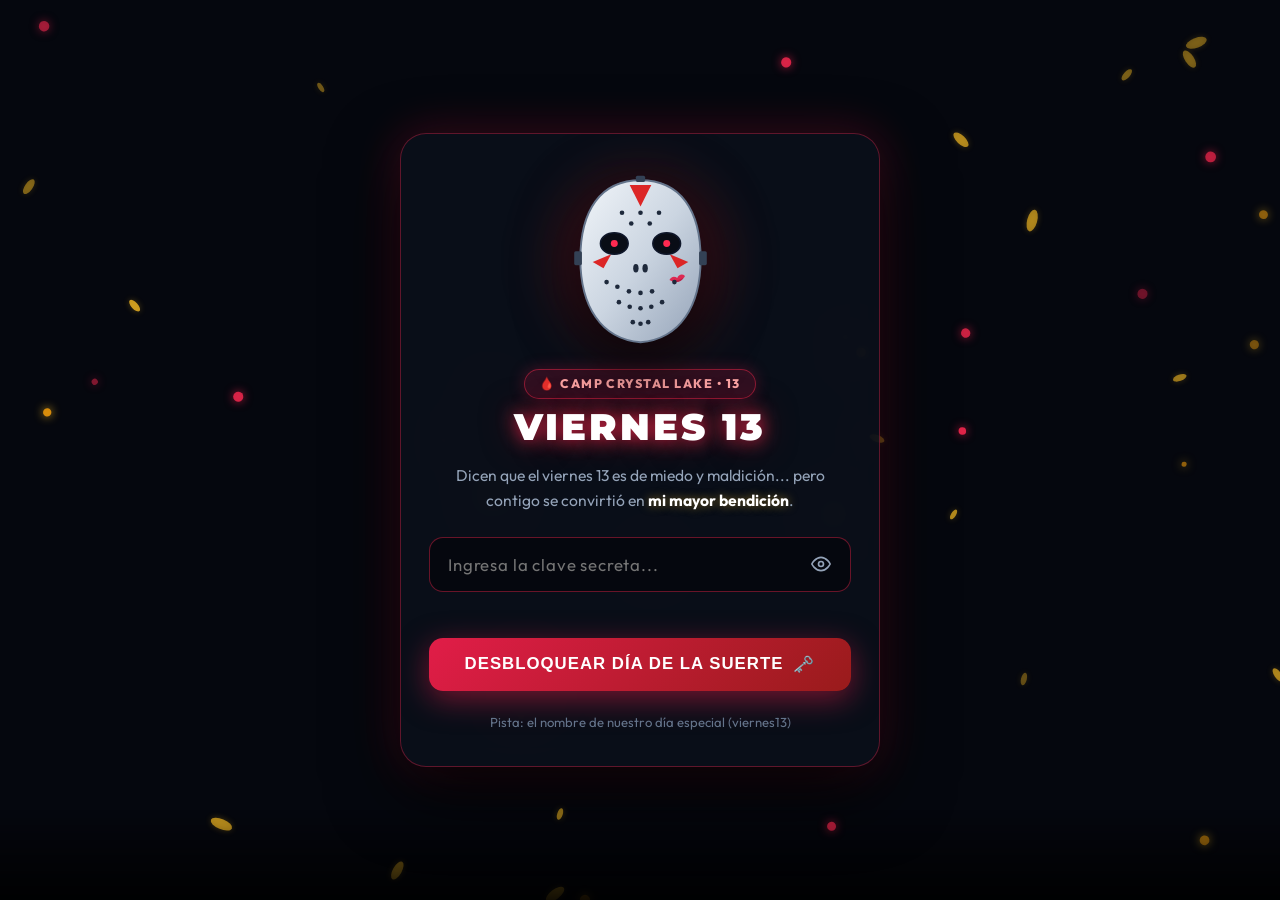
==== commit 44e1ab09: "Add files via upload" ====
--- a/index.html
+++ b/index.html
@@ -3,9 +3,14 @@
 <head>
   <meta charset="UTF-8" />
   <meta name="viewport" content="width=device-width, initial-scale=1.0, viewport-fit=cover" />
-  <meta name="theme-color" content="#060810" />
+  <meta name="theme-color" content="#05070e" />
   <meta name="description" content="eres mi viernes 13... TE AMO LIZET — Marcos Menchaca" />
   <title>Viernes 13 ✨ — Para Lizet</title>
+
+  <!-- Google Fonts para tipografía de lujo -->
+  <link rel="preconnect" href="https://fonts.googleapis.com" />
+  <link rel="preconnect" href="https://fonts.gstatic.com" crossorigin />
+  <link href="https://fonts.googleapis.com/css2?family=Montserrat:wght@700;800;900&family=Outfit:wght@400;500;600;700;800&display=swap" rel="stylesheet" />
 
   <!-- Hojas de estilo -->
   <link rel="stylesheet" href="css/animations.css" />
@@ -13,9 +18,10 @@
 </head>
 <body>
 
-  <!-- Canvas con partículas (Pétalos de girasol y destellos dorados) -->
+  <!-- Canvas con partículas (Pétalos de girasol, brasas de fogata y destellos dorados) -->
   <canvas id="canvas-backdrop"></canvas>
   <div class="ambient-fog" aria-hidden="true"></div>
+  <div class="forest-silhouette" aria-hidden="true"></div>
 
   <main class="app-shell">
 
@@ -25,36 +31,54 @@
     <section id="stage-login" class="stage is-active" aria-labelledby="login-heading">
       <div class="glass-card jason-card" id="login-card">
         
-        <!-- Máscara de Hockey SVG estilo Jason Voorhees -->
+        <!-- Máscara de Hockey SVG con beso de labial romántico -->
         <div class="jason-mask-wrap">
           <div class="mask-aura"></div>
           <svg class="jason-mask-svg" viewBox="0 0 200 240" fill="none" xmlns="http://www.w3.org/2000/svg">
+            <defs>
+              <linearGradient id="maskGrad" x1="0%" y1="0%" x2="100%" y2="100%">
+                <stop offset="0%" stop-color="#f1f5f9"/>
+                <stop offset="50%" stop-color="#cbd5e1"/>
+                <stop offset="100%" stop-color="#94a3b8"/>
+              </linearGradient>
+              <radialGradient id="eyeGlowGrad" cx="50%" cy="50%" r="50%">
+                <stop offset="0%" stop-color="#ff2a51" stop-opacity="1"/>
+                <stop offset="100%" stop-color="#991b1b" stop-opacity="0"/>
+              </radialGradient>
+            </defs>
+
             <!-- Base de la Máscara de Hockey -->
-            <path d="M100 16 C48 16, 22 55, 22 118 C22 178, 48 222, 100 226 C152 222, 178 178, 178 118 C178 55, 152 16, 100 16 Z" fill="#e2e8f0" stroke="#cbd5e1" stroke-width="3"/>
+            <path d="M100 16 C48 16, 22 55, 22 118 C22 178, 48 222, 100 226 C152 222, 178 178, 178 118 C178 55, 152 16, 100 16 Z" fill="url(#maskGrad)" stroke="#64748b" stroke-width="2.5"/>
             
             <!-- Marcas Rojas Triangulares Icónicas de Viernes 13 -->
             <polygon points="100,50 86,22 114,22" fill="#dc2626"/>
             <polygon points="38,122 62,112 52,130" fill="#dc2626"/>
             <polygon points="162,122 138,112 148,130" fill="#dc2626"/>
-            
-            <!-- Remaches de sujeción -->
-            <rect x="14" y="108" width="10" height="18" rx="2" fill="#475569"/>
-            <rect x="176" y="108" width="10" height="18" rx="2" fill="#475569"/>
-            <rect x="94" y="10" width="12" height="8" rx="2" fill="#475569"/>
-            
-            <!-- Cuencas de los ojos (oscuridad con destello romántico) -->
-            <ellipse cx="66" cy="98" rx="18" ry="14" fill="#090d16" stroke="#1e293b" stroke-width="2"/>
-            <ellipse cx="134" cy="98" rx="18" ry="14" fill="#090d16" stroke="#1e293b" stroke-width="2"/>
-            
-            <!-- Resplandor en los ojos -->
-            <circle cx="66" cy="98" r="4" fill="#ff4d6d" style="animation: eyeGlow 2.5s infinite ease-in-out;"/>
-            <circle cx="134" cy="98" r="4" fill="#ff4d6d" style="animation: eyeGlow 2.5s infinite ease-in-out;"/>
+
+            <!-- Beso de labial en la mejilla ("la que me mancha de labial") -->
+            <g transform="translate(130, 142) rotate(-15) scale(0.65)" opacity="0.92">
+              <path d="M10,8 C14,2 22,2 26,8 C30,2 38,2 42,8 C36,16 16,16 10,8 Z" fill="#e11d48"/>
+              <path d="M14,11 C20,13 32,13 38,11 C34,18 18,18 14,11 Z" fill="#be123c"/>
+            </g>
+            
+            <!-- Correas y remaches -->
+            <rect x="14" y="108" width="10" height="18" rx="2" fill="#334155"/>
+            <rect x="176" y="108" width="10" height="18" rx="2" fill="#334155"/>
+            <rect x="94" y="10" width="12" height="8" rx="2" fill="#334155"/>
+            
+            <!-- Cuencas de los ojos (oscuridad profunda) -->
+            <ellipse cx="66" cy="98" rx="18" ry="14" fill="#090d16" stroke="#0f172a" stroke-width="2"/>
+            <ellipse cx="134" cy="98" rx="18" ry="14" fill="#090d16" stroke="#0f172a" stroke-width="2"/>
+            
+            <!-- Resplandor carmesí en los ojos -->
+            <circle cx="66" cy="98" r="4.5" fill="#ff2a51" style="animation: eyeGlow 2.5s infinite ease-in-out;"/>
+            <circle cx="134" cy="98" r="4.5" fill="#ff2a51" style="animation: eyeGlow 2.5s infinite ease-in-out;"/>
             
             <!-- Orificios nasales -->
             <ellipse cx="94" cy="130" rx="3.5" ry="5.5" fill="#1e293b"/>
             <ellipse cx="106" cy="130" rx="3.5" ry="5.5" fill="#1e293b"/>
             
-            <!-- Agujeros de ventilación característicos de la máscara -->
+            <!-- Agujeros de ventilación de la máscara -->
             <circle cx="76" cy="58" r="3" fill="#1e293b"/>
             <circle cx="100" cy="58" r="3" fill="#1e293b"/>
             <circle cx="124" cy="58" r="3" fill="#1e293b"/>
@@ -66,7 +90,6 @@
             <circle cx="85" cy="160" r="3" fill="#1e293b"/>
             <circle cx="100" cy="162" r="3" fill="#1e293b"/>
             <circle cx="115" cy="160" r="3" fill="#1e293b"/>
-            <circle cx="130" cy="154" r="3" fill="#1e293b"/>
             <circle cx="144" cy="148" r="3" fill="#1e293b"/>
             
             <circle cx="72" cy="174" r="3" fill="#1e293b"/>
@@ -175,7 +198,7 @@
             <div class="track-details">
               <span class="badge-pill spotify">MODO SPOTIFY</span>
               <h2 id="track-heading" class="track-title">Viernes 13</h2>
-              <p class="track-artist">Marcos Menchaca</p>
+              <p class="track-artist">Marcos Menchaca <span style="color:#38bdf8; font-size:0.9rem;" title="Artista Verificado">✓</span></p>
             </div>
             
             <!-- Botón Me Gusta interactivo -->
@@ -188,7 +211,7 @@
 
           <!-- Mensaje dedicado especial -->
           <div class="dedication-banner">
-            <span>eres mi viernes 13... TE AMO LIZET</span> 🌻
+            <span>eres mi viernes 13... TE AMO LIZET</span> 🌻🩸
           </div>
 
           <!-- Barra de Progreso Spotify -->
@@ -298,7 +321,7 @@
           <img src="img/portada.png" alt="Para Lizet con todo mi amor" />
         </div>
 
-        <span class="badge-pill love">PARA TODA LA VIDA</span>
+        <span class="badge-pill love">PARA TODA LA VIDA • NUESTRO VIERNES 13</span>
         <h2 id="finale-heading" class="finale-title">eres mi viernes 13...</h2>
         <p class="finale-subtitle">TE AMO LIZET 🌻💖</p>
 
@@ -310,16 +333,16 @@
             Desde el instante en que llegaste a mi vida entendí que la verdadera suerte existe. Mucha gente dice que el viernes 13 es un día de misterio y temores, pero para mí es el recordatorio más hermoso de que en ti encontré todo lo que siempre soñé.
           </p>
           <p>
-            <span class="letter-highlight">Tú tienes todo lo que busco</span>, y conocerte es todo un gusto que agradezco cada día. Tienes algo en particular, algo que no entiendo del todo pero que no me para de enamorar: tu sonrisa sincera, tus miradas que no mienten y esa paz tan inmensa que siento cuando estoy a tu lado.
+            <span class="letter-highlight">Tú tienes todo lo que busco</span>, y conocerte es todo un gusto que agradezco cada día. Tienes algo en particular, algo que no entiendo del todo pero que no me para de enamorar: tu sonrisa sincera, tus miradas que no mienten, tus abrazos donde me siento en paz y esa ternura tan tuya, <span class="letter-highlight">la que me mancha de labial</span>.
           </p>
           <p>
             Yo sé que te lo he dicho mil veces, pero te lo repito hoy, mañana y siempre: nadie te va a querer como yo lo voy a hacer. No ocupo de nadie más; si la vida me diera a escoger mil veces más, <span class="letter-highlight">te escojo a ti, otra vez</span>.
           </p>
           <p>
-            Gracias por poner luz, alegría y tanta buena suerte en cada uno de mis días.
+            Gracias por poner luz, alegría y tanta buena suerte en cada uno de mis días. Eres mi refugio, mi mejor casualidad y mi persona favorita.
           </p>
           <p class="letter-sign">
-            Con todo mi amor para ti, Lizet. Siempre tuyo. ✨
+            Con todo mi amor para ti, Lizet. Siempre tuyo. ✨🌻
           </p>
         </article>
 
--- a/css/animations.css
+++ b/css/animations.css
@@ -1,11 +1,11 @@
 /* ==========================================================================
-   ANIMACIONES - VIERNES 13 & JASON VOORHEES / SPOTIFY ROMÁNTICO
+   ANIMACIONES - VIERNES 13 (JASON VOORHEES + SPOTIFY ROMÁNTICO)
    ========================================================================== */
 
 @keyframes fadeIn {
   from {
     opacity: 0;
-    transform: translateY(16px);
+    transform: translateY(18px);
   }
   to {
     opacity: 1;
@@ -16,7 +16,7 @@
 @keyframes fadeScaleIn {
   from {
     opacity: 0;
-    transform: scale(0.92);
+    transform: scale(0.94);
   }
   to {
     opacity: 1;
@@ -24,38 +24,38 @@
   }
 }
 
-/* Niebla y aura de Jason / Viernes 13 */
-@keyframes jasonGlow {
+/* Aura y respiración de la máscara de Jason */
+@keyframes jasonMaskAura {
   0%, 100% {
-    box-shadow: 0 0 35px rgba(225, 29, 72, 0.45), 0 0 70px rgba(15, 23, 42, 0.8);
+    box-shadow: 0 0 40px rgba(225, 29, 72, 0.4), 0 0 80px rgba(153, 27, 27, 0.3);
     transform: scale(1);
   }
   50% {
-    box-shadow: 0 0 55px rgba(239, 68, 68, 0.7), 0 0 90px rgba(225, 29, 72, 0.5);
-    transform: scale(1.02);
+    box-shadow: 0 0 60px rgba(239, 68, 68, 0.7), 0 0 100px rgba(225, 29, 72, 0.5);
+    transform: scale(1.025);
   }
 }
 
 @keyframes eyeGlow {
   0%, 100% {
     opacity: 0.6;
-    filter: drop-shadow(0 0 4px #ff4d6d);
+    filter: drop-shadow(0 0 4px #ff2a51);
   }
   50% {
     opacity: 1;
-    filter: drop-shadow(0 0 10px #ff0033);
+    filter: drop-shadow(0 0 12px #ff0033);
   }
 }
 
-@keyframes fogFloat {
+@keyframes fogDrift {
   0% {
-    transform: translateX(-5%) translateY(0);
+    transform: translateX(-4%) translateY(0);
   }
   50% {
-    transform: translateX(5%) translateY(-10px);
+    transform: translateX(4%) translateY(-12px);
   }
   100% {
-    transform: translateX(-5%) translateY(0);
+    transform: translateX(-4%) translateY(0);
   }
 }
 
@@ -64,13 +64,13 @@
     transform: scale(1);
   }
   14% {
-    transform: scale(1.18);
+    transform: scale(1.22);
   }
   28% {
     transform: scale(1);
   }
   42% {
-    transform: scale(1.15);
+    transform: scale(1.18);
   }
   70% {
     transform: scale(1);
@@ -82,10 +82,10 @@
     transform: translateX(0);
   }
   20%, 60% {
-    transform: translateX(-10px);
+    transform: translateX(-12px);
   }
   40%, 80% {
-    transform: translateX(10px);
+    transform: translateX(12px);
   }
 }
 
@@ -98,20 +98,40 @@
   }
 }
 
-@keyframes pulseBorder {
+@keyframes vinylSpin {
+  from {
+    transform: rotate(0deg);
+  }
+  to {
+    transform: rotate(360deg);
+  }
+}
+
+@keyframes bannerGlow {
   0%, 100% {
-    border-color: rgba(225, 29, 72, 0.3);
+    border-color: rgba(225, 29, 72, 0.4);
+    box-shadow: 0 0 15px rgba(225, 29, 72, 0.2);
   }
   50% {
-    border-color: rgba(239, 68, 68, 0.8);
+    border-color: rgba(245, 158, 11, 0.6);
+    box-shadow: 0 0 25px rgba(245, 158, 11, 0.35);
+  }
+}
+
+@keyframes activeLyricPulse {
+  0%, 100% {
+    text-shadow: 0 0 16px rgba(251, 191, 36, 0.7), 0 0 35px rgba(225, 29, 72, 0.4);
+  }
+  50% {
+    text-shadow: 0 0 24px rgba(251, 191, 36, 0.9), 0 0 45px rgba(225, 29, 72, 0.6);
   }
 }
 
 @keyframes neonFlicker {
   0%, 19%, 21%, 23%, 25%, 54%, 56%, 100% {
-    text-shadow: 0 0 8px rgba(239, 68, 68, 0.8), 0 0 20px rgba(225, 29, 72, 0.6);
+    text-shadow: 0 0 10px rgba(239, 68, 68, 0.9), 0 0 25px rgba(225, 29, 72, 0.7), 0 0 45px rgba(185, 28, 28, 0.5);
   }
   20%, 24%, 55% {
-    text-shadow: none;
+    text-shadow: 0 0 2px rgba(239, 68, 68, 0.3);
   }
 }
--- a/css/styles.css
+++ b/css/styles.css
@@ -6,16 +6,19 @@
 
 :root {
   color-scheme: dark;
-  --bg-main: #060810;
-  --bg-card: rgba(14, 18, 32, 0.88);
-  --border-card: rgba(255, 255, 255, 0.12);
-
-  /* Jason / Viernes 13 (Rojo sangre & noche) */
-  --jason-red: #ef4444;
-  --jason-dark-red: #991b1b;
-  --jason-glow: rgba(239, 68, 68, 0.45);
-  
-  /* Spotify & Romance (Verde Spotify, Oro Girasol & Rosa Amor) */
+  --bg-main: #05070e;
+  --bg-deep: #080b16;
+  --card-bg: rgba(12, 16, 28, 0.82);
+  --card-border: rgba(255, 255, 255, 0.1);
+  --card-glow: rgba(225, 29, 72, 0.16);
+
+  /* Jason / Viernes 13 */
+  --jason-red: #ff2a51;
+  --jason-crimson: #e11d48;
+  --jason-blood: #991b1b;
+  --jason-glow: rgba(255, 42, 81, 0.45);
+
+  /* Spotify & Girasoles */
   --spotify-green: #1db954;
   --spotify-green-hover: #1ed760;
   --sunflower-gold: #fbbf24;
@@ -26,7 +29,8 @@
   --text-muted: #94a3b8;
   --text-dim: #64748b;
 
-  --font-family: -apple-system, BlinkMacSystemFont, "Segoe UI", Roboto, "Helvetica Neue", Arial, sans-serif;
+  --font-main: 'Outfit', -apple-system, BlinkMacSystemFont, "Segoe UI", Roboto, sans-serif;
+  --font-heading: 'Montserrat', sans-serif;
 }
 
 *, *::before, *::after {
@@ -40,13 +44,13 @@
   min-height: 100%;
   background-color: var(--bg-main);
   color: var(--text-main);
-  font-family: var(--font-family);
+  font-family: var(--font-main);
   overflow-x: hidden;
   line-height: 1.5;
   -webkit-font-smoothing: antialiased;
 }
 
-/* Canvas y fondos ambientales */
+/* Canvas de partículas interactivas */
 #canvas-backdrop {
   position: fixed;
   top: 0;
@@ -57,6 +61,7 @@
   pointer-events: none;
 }
 
+/* Fondo atmosférico de Camp Crystal Lake (Bruma, luna de sangre y noche) */
 .ambient-fog {
   position: fixed;
   top: 0;
@@ -65,15 +70,27 @@
   height: 100vh;
   z-index: -1;
   background: 
-    radial-gradient(circle at 10% 20%, rgba(220, 38, 38, 0.15) 0%, transparent 45%),
-    radial-gradient(circle at 85% 80%, rgba(29, 185, 84, 0.12) 0%, transparent 45%),
-    radial-gradient(circle at 50% 50%, rgba(15, 23, 42, 0.8) 0%, transparent 70%),
+    radial-gradient(circle at 12% 18%, rgba(225, 29, 72, 0.2) 0%, transparent 45%),
+    radial-gradient(circle at 88% 82%, rgba(245, 158, 11, 0.15) 0%, transparent 45%),
+    radial-gradient(circle at 50% 50%, rgba(29, 185, 84, 0.08) 0%, transparent 65%),
     linear-gradient(180deg, #090c17 0%, #04050a 100%);
-  filter: blur(25px);
-  animation: fogFloat 14s ease-in-out infinite;
-}
-
-/* Shell global */
+  filter: blur(20px);
+  animation: fogDrift 16s ease-in-out infinite;
+}
+
+/* Silueta sutil de bosque nocturno en la parte inferior */
+.forest-silhouette {
+  position: fixed;
+  bottom: 0;
+  left: 0;
+  width: 100vw;
+  height: 90px;
+  background: linear-gradient(to top, rgba(0, 0, 0, 0.85) 0%, transparent 100%);
+  pointer-events: none;
+  z-index: 1;
+}
+
+/* Contenedor principal */
 .app-shell {
   position: relative;
   z-index: 10;
@@ -89,8 +106,8 @@
 .stage {
   display: none;
   width: 100%;
-  max-width: 1120px;
-  animation: fadeIn 0.5s cubic-bezier(0.16, 1, 0.3, 1) forwards;
+  max-width: 1140px;
+  animation: fadeIn 0.55s cubic-bezier(0.16, 1, 0.3, 1) forwards;
 }
 
 .stage.is-active {
@@ -100,25 +117,25 @@
   justify-content: center;
 }
 
-/* Tarjetas Glassmorphism */
+/* Tarjetas Glassmorphism de alta definición */
 .glass-card {
-  background: var(--bg-card);
-  backdrop-filter: blur(20px);
-  -webkit-backdrop-filter: blur(20px);
-  border: 1px solid var(--border-card);
-  border-radius: 24px;
-  box-shadow: 0 25px 60px rgba(0, 0, 0, 0.65), 0 0 40px rgba(0, 0, 0, 0.4);
+  background: var(--card-bg);
+  backdrop-filter: blur(24px);
+  -webkit-backdrop-filter: blur(24px);
+  border: 1px solid var(--card-border);
+  border-radius: 26px;
+  box-shadow: 0 25px 65px rgba(0, 0, 0, 0.75), 0 0 40px var(--card-glow);
   padding: 34px 28px;
   position: relative;
   overflow: hidden;
-  transition: border-color 0.3s ease;
-}
-
-/* Píldoras y Badges */
+  transition: all 0.3s ease;
+}
+
+/* Píldoras e insignias */
 .badge-pill {
   display: inline-flex;
   align-items: center;
-  gap: 6px;
+  gap: 7px;
   padding: 5px 14px;
   border-radius: 999px;
   font-size: 0.78rem;
@@ -128,20 +145,21 @@
 }
 
 .badge-pill.jason {
-  background: rgba(220, 38, 38, 0.18);
-  border: 1px solid rgba(239, 68, 68, 0.45);
+  background: rgba(225, 29, 72, 0.18);
+  border: 1px solid rgba(255, 42, 81, 0.45);
   color: #fca5a5;
-  box-shadow: 0 0 15px rgba(220, 38, 38, 0.25);
+  box-shadow: 0 0 16px rgba(225, 29, 72, 0.3);
 }
 
 .badge-pill.spotify {
-  background: rgba(29, 185, 84, 0.16);
-  border: 1px solid rgba(29, 185, 84, 0.4);
+  background: rgba(29, 185, 84, 0.18);
+  border: 1px solid rgba(29, 185, 84, 0.45);
   color: var(--spotify-green-hover);
+  box-shadow: 0 0 16px rgba(29, 185, 84, 0.25);
 }
 
 .badge-pill.love {
-  background: rgba(255, 77, 109, 0.16);
+  background: rgba(255, 77, 109, 0.18);
   border: 1px solid rgba(255, 77, 109, 0.45);
   color: var(--rose-love);
 }
@@ -156,15 +174,15 @@
   display: flex;
   flex-direction: column;
   align-items: center;
-  border: 1px solid rgba(239, 68, 68, 0.35);
-  box-shadow: 0 25px 60px rgba(0, 0, 0, 0.8), 0 0 45px rgba(220, 38, 38, 0.25);
-}
-
-/* Máscara de Hockey SVG estilo Jason Voorhees */
+  border: 1px solid rgba(255, 42, 81, 0.35);
+  box-shadow: 0 25px 70px rgba(0, 0, 0, 0.85), 0 0 45px rgba(225, 29, 72, 0.3);
+}
+
+/* Máscara de Hockey SVG con beso de labial romántico */
 .jason-mask-wrap {
   position: relative;
-  width: 140px;
-  height: 165px;
+  width: 155px;
+  height: 185px;
   margin: 0 auto 16px;
   display: flex;
   align-items: center;
@@ -175,10 +193,10 @@
   position: absolute;
   inset: -15px;
   border-radius: 50%;
-  background: radial-gradient(circle, rgba(220, 38, 38, 0.5) 0%, rgba(153, 27, 27, 0.25) 50%, transparent 75%);
-  filter: blur(20px);
+  background: radial-gradient(circle, rgba(225, 29, 72, 0.55) 0%, rgba(153, 27, 27, 0.3) 50%, transparent 75%);
+  filter: blur(24px);
   z-index: 1;
-  animation: jasonGlow 4s ease-in-out infinite;
+  animation: jasonMaskAura 4s ease-in-out infinite;
 }
 
 .jason-mask-svg {
@@ -186,22 +204,23 @@
   z-index: 2;
   width: 100%;
   height: 100%;
-  filter: drop-shadow(0 12px 25px rgba(0, 0, 0, 0.9));
+  filter: drop-shadow(0 15px 30px rgba(0, 0, 0, 0.9));
 }
 
 .jason-title {
-  font-size: 2.2rem;
+  font-family: var(--font-heading);
+  font-size: 2.3rem;
   font-weight: 900;
   letter-spacing: 0.08em;
   text-transform: uppercase;
   margin-bottom: 8px;
   color: #fff;
-  text-shadow: 0 0 18px rgba(239, 68, 68, 0.8), 0 0 35px rgba(153, 27, 27, 0.6);
+  text-shadow: 0 0 18px rgba(255, 42, 81, 0.85), 0 0 35px rgba(153, 27, 27, 0.6);
   animation: neonFlicker 6s infinite;
 }
 
 .jason-subtitle {
-  font-size: 0.96rem;
+  font-size: 0.98rem;
   color: var(--text-muted);
   line-height: 1.6;
   margin-bottom: 24px;
@@ -209,6 +228,7 @@
 
 .jason-subtitle strong {
   color: #fff;
+  text-shadow: 0 0 10px rgba(251, 191, 36, 0.5);
 }
 
 .jason-form {
@@ -225,21 +245,22 @@
 
 .password-input {
   width: 100%;
-  padding: 15px 50px 15px 18px;
+  padding: 16px 52px 16px 18px;
   border-radius: 14px;
-  background: rgba(5, 7, 14, 0.85);
-  border: 1px solid rgba(239, 68, 68, 0.4);
+  background: rgba(5, 7, 14, 0.88);
+  border: 1px solid rgba(255, 42, 81, 0.4);
   color: #fff;
   font-size: 1.05rem;
+  font-family: inherit;
   outline: none;
   transition: all 0.25s ease;
-  letter-spacing: 0.04em;
+  letter-spacing: 0.05em;
 }
 
 .password-input:focus {
   border-color: var(--jason-red);
-  box-shadow: 0 0 20px rgba(239, 68, 68, 0.4), inset 0 0 10px rgba(220, 38, 38, 0.2);
-  background: rgba(3, 4, 8, 0.95);
+  box-shadow: 0 0 22px rgba(255, 42, 81, 0.45), inset 0 0 10px rgba(225, 29, 72, 0.2);
+  background: rgba(3, 4, 8, 0.96);
 }
 
 .toggle-pwd-btn {
@@ -255,6 +276,7 @@
   display: flex;
   align-items: center;
   justify-content: center;
+  transition: color 0.2s ease;
 }
 
 .toggle-pwd-btn:hover {
@@ -263,17 +285,17 @@
 
 .form-error {
   color: #fca5a5;
-  font-size: 0.88rem;
+  font-size: 0.9rem;
   margin-top: -6px;
   min-height: 20px;
-  font-weight: 500;
+  font-weight: 600;
 }
 
 .btn-jason-unlock {
   width: 100%;
   padding: 16px;
   border-radius: 14px;
-  background: linear-gradient(135deg, #dc2626 0%, #991b1b 100%);
+  background: linear-gradient(135deg, #e11d48 0%, #991b1b 100%);
   color: #ffffff;
   font-size: 1.05rem;
   font-weight: 800;
@@ -281,7 +303,7 @@
   text-transform: uppercase;
   border: none;
   cursor: pointer;
-  box-shadow: 0 8px 30px rgba(220, 38, 38, 0.5);
+  box-shadow: 0 8px 30px rgba(225, 29, 72, 0.5);
   transition: all 0.25s ease;
   display: flex;
   align-items: center;
@@ -292,7 +314,7 @@
 .btn-jason-unlock:hover {
   transform: translateY(-2px);
   filter: brightness(1.15);
-  box-shadow: 0 12px 35px rgba(220, 38, 38, 0.7);
+  box-shadow: 0 12px 35px rgba(255, 42, 81, 0.7);
 }
 
 .btn-jason-unlock:active {
@@ -300,7 +322,7 @@
 }
 
 .jason-hint {
-  font-size: 0.8rem;
+  font-size: 0.82rem;
   color: var(--text-dim);
   margin-top: 6px;
 }
@@ -318,13 +340,14 @@
 }
 
 .welcome-sunflower-icon {
-  font-size: 3.5rem;
+  font-size: 3.8rem;
   margin-bottom: 12px;
   animation: floatGentle 4s ease-in-out infinite;
 }
 
 .welcome-title {
-  font-size: 2.1rem;
+  font-family: var(--font-heading);
+  font-size: 2.2rem;
   font-weight: 800;
   margin-bottom: 14px;
   line-height: 1.25;
@@ -335,7 +358,7 @@
 }
 
 .welcome-text {
-  font-size: 1.05rem;
+  font-size: 1.08rem;
   color: var(--text-muted);
   line-height: 1.7;
   margin-bottom: 24px;
@@ -343,25 +366,25 @@
 
 .welcome-quote {
   font-style: italic;
-  padding: 14px 20px;
+  padding: 16px 22px;
   border-left: 3px solid var(--sunflower-gold);
   background: rgba(251, 191, 36, 0.08);
-  border-radius: 0 12px 12px 0;
-  margin-bottom: 26px;
+  border-radius: 0 14px 14px 0;
+  margin-bottom: 28px;
   color: #fff;
-  font-size: 0.96rem;
+  font-size: 0.98rem;
 }
 
 .btn-welcome {
-  padding: 16px 36px;
+  padding: 16px 38px;
   border-radius: 999px;
   background: linear-gradient(135deg, var(--spotify-green) 0%, var(--spotify-green-hover) 100%);
   color: #041208;
-  font-size: 1.1rem;
+  font-size: 1.12rem;
   font-weight: 700;
   border: none;
   cursor: pointer;
-  box-shadow: 0 8px 30px rgba(29, 185, 84, 0.4);
+  box-shadow: 0 8px 30px rgba(29, 185, 84, 0.45);
   transition: all 0.25s ease;
   display: inline-flex;
   align-items: center;
@@ -370,7 +393,7 @@
 
 .btn-welcome:hover {
   transform: translateY(-2px) scale(1.02);
-  box-shadow: 0 12px 35px rgba(29, 185, 84, 0.55);
+  box-shadow: 0 14px 40px rgba(29, 185, 84, 0.6);
 }
 
 /* ==========================================================================
@@ -383,10 +406,10 @@
   width: 100%;
   max-width: 440px;
   margin: 0 auto 16px;
-  background: rgba(18, 24, 44, 0.85);
-  border: 1px solid var(--border-card);
+  background: rgba(18, 24, 44, 0.88);
+  border: 1px solid var(--card-border);
   border-radius: 999px;
-  padding: 4px;
+  padding: 5px;
   gap: 6px;
 }
 
@@ -397,7 +420,7 @@
   background: transparent;
   border: none;
   color: var(--text-muted);
-  font-size: 0.92rem;
+  font-size: 0.94rem;
   font-weight: 700;
   cursor: pointer;
   transition: all 0.2s ease;
@@ -409,13 +432,13 @@
   box-shadow: 0 4px 15px rgba(29, 185, 84, 0.4);
 }
 
-/* Grid Spotify */
+/* Layout Spotify Dual Grid */
 .spotify-layout {
   display: grid;
-  grid-template-columns: 430px 1fr;
-  gap: 26px;
-  width: 100%;
-  max-width: 1100px;
+  grid-template-columns: 440px 1fr;
+  gap: 28px;
+  width: 100%;
+  max-width: 1120px;
   align-items: stretch;
 }
 
@@ -424,26 +447,26 @@
   display: flex;
   flex-direction: column;
   justify-content: space-between;
-  gap: 20px;
-  padding: 28px 24px;
+  gap: 22px;
+  padding: 30px 26px;
 }
 
 .player-cover-container {
   position: relative;
   width: 100%;
-  max-width: 340px;
+  max-width: 330px;
   margin: 0 auto;
   aspect-ratio: 1 / 1;
   border-radius: 20px;
-  overflow: hidden;
-  box-shadow: 0 20px 45px rgba(0, 0, 0, 0.75);
+  box-shadow: 0 20px 50px rgba(0, 0, 0, 0.8);
 }
 
 .player-cover-aura {
   position: absolute;
-  inset: -15px;
-  background: radial-gradient(circle, rgba(251, 191, 36, 0.35) 0%, rgba(220, 38, 38, 0.25) 50%, transparent 70%);
-  filter: blur(25px);
+  inset: -18px;
+  border-radius: 24px;
+  background: radial-gradient(circle, rgba(251, 191, 36, 0.35) 0%, rgba(225, 29, 72, 0.28) 55%, transparent 75%);
+  filter: blur(28px);
   z-index: 1;
   opacity: 0.85;
 }
@@ -455,11 +478,12 @@
   height: 100%;
   object-fit: cover;
   border-radius: 20px;
+  border: 1px solid rgba(255, 255, 255, 0.15);
   transition: transform 0.4s ease;
 }
 
 .player-cover-container:hover .player-cover-img {
-  transform: scale(1.02);
+  transform: scale(1.025);
 }
 
 /* Info de la pista */
@@ -475,14 +499,15 @@
 }
 
 .track-title {
-  font-size: 1.65rem;
+  font-family: var(--font-heading);
+  font-size: 1.7rem;
   font-weight: 800;
   color: #fff;
   letter-spacing: -0.01em;
 }
 
 .track-artist {
-  font-size: 1.02rem;
+  font-size: 1.05rem;
   color: var(--text-muted);
   font-weight: 500;
 }
@@ -499,34 +524,35 @@
 
 .like-btn.is-liked {
   color: var(--rose-love);
-  transform: scale(1.2);
+  transform: scale(1.25);
   animation: heartbeat 1.2s infinite;
 }
 
 .like-btn svg {
-  width: 28px;
-  height: 28px;
+  width: 30px;
+  height: 30px;
   fill: currentColor;
 }
 
-/* Frase especial */
+/* Frase especial dedicada con borde animado */
 .dedication-banner {
-  background: linear-gradient(90deg, rgba(239, 68, 68, 0.18) 0%, rgba(251, 191, 36, 0.18) 100%);
-  border: 1px solid rgba(239, 68, 68, 0.35);
-  padding: 12px 14px;
+  background: linear-gradient(90deg, rgba(225, 29, 72, 0.2) 0%, rgba(251, 191, 36, 0.2) 100%);
+  border: 1px solid rgba(255, 42, 81, 0.4);
+  padding: 12px 16px;
   border-radius: 14px;
   text-align: center;
-  font-size: 0.95rem;
-  font-weight: 700;
+  font-size: 0.98rem;
+  font-weight: 800;
   color: #fff;
-  text-shadow: 0 0 10px rgba(239, 68, 68, 0.5);
+  text-shadow: 0 0 12px rgba(255, 42, 81, 0.6);
   display: flex;
   align-items: center;
   justify-content: center;
   gap: 8px;
-}
-
-/* Barra de progreso */
+  animation: bannerGlow 4s ease-in-out infinite;
+}
+
+/* Barra de progreso Spotify */
 .progress-section {
   display: flex;
   flex-direction: column;
@@ -537,7 +563,7 @@
   position: relative;
   width: 100%;
   height: 6px;
-  background: rgba(255, 255, 255, 0.18);
+  background: rgba(255, 255, 255, 0.16);
   border-radius: 999px;
   cursor: pointer;
 }
@@ -552,7 +578,7 @@
   left: 0;
   height: 100%;
   width: 0%;
-  background: linear-gradient(90deg, var(--spotify-green) 0%, var(--sunflower-gold) 100%);
+  background: linear-gradient(90deg, var(--jason-red) 0%, var(--sunflower-gold) 60%, var(--spotify-green) 100%);
   border-radius: 999px;
   transition: width 0.1s linear;
 }
@@ -560,13 +586,13 @@
 .progress-thumb {
   position: absolute;
   top: 50%;
-  right: -5px;
+  right: -6px;
   transform: translateY(-50%) scale(0);
-  width: 12px;
-  height: 12px;
+  width: 14px;
+  height: 14px;
   background: #fff;
   border-radius: 50%;
-  box-shadow: 0 0 8px rgba(0, 0, 0, 0.6);
+  box-shadow: 0 0 10px rgba(0, 0, 0, 0.7);
   transition: transform 0.15s ease;
 }
 
@@ -580,6 +606,7 @@
   font-size: 0.82rem;
   color: var(--text-muted);
   font-variant-numeric: tabular-nums;
+  font-weight: 500;
 }
 
 /* Controles de reproducción */
@@ -587,7 +614,7 @@
   display: flex;
   align-items: center;
   justify-content: center;
-  gap: 20px;
+  gap: 22px;
 }
 
 .ctrl-btn {
@@ -604,7 +631,7 @@
 
 .ctrl-btn:hover {
   color: #fff;
-  transform: scale(1.1);
+  transform: scale(1.12);
 }
 
 .ctrl-btn.active {
@@ -612,8 +639,8 @@
 }
 
 .ctrl-btn-play {
-  width: 60px;
-  height: 60px;
+  width: 62px;
+  height: 62px;
   border-radius: 50%;
   background: #fff;
   color: #000;
@@ -622,7 +649,7 @@
   display: flex;
   align-items: center;
   justify-content: center;
-  box-shadow: 0 6px 20px rgba(0, 0, 0, 0.5);
+  box-shadow: 0 8px 25px rgba(0, 0, 0, 0.5);
   transition: all 0.2s cubic-bezier(0.175, 0.885, 0.32, 1.275);
 }
 
@@ -630,7 +657,7 @@
   background: var(--spotify-green-hover);
   color: #fff;
   transform: scale(1.08);
-  box-shadow: 0 8px 25px rgba(29, 185, 84, 0.55);
+  box-shadow: 0 10px 30px rgba(29, 185, 84, 0.6);
 }
 
 .ctrl-btn-play svg {
@@ -646,12 +673,12 @@
 
 .btn-secondary-link {
   background: rgba(255, 255, 255, 0.08);
-  border: 1px solid var(--border-card);
+  border: 1px solid var(--card-border);
   color: var(--text-main);
-  padding: 10px 20px;
+  padding: 11px 22px;
   border-radius: 999px;
-  font-size: 0.9rem;
-  font-weight: 600;
+  font-size: 0.92rem;
+  font-weight: 700;
   cursor: pointer;
   transition: all 0.2s ease;
 }
@@ -659,6 +686,7 @@
 .btn-secondary-link:hover {
   background: rgba(255, 255, 255, 0.16);
   border-color: rgba(255, 255, 255, 0.3);
+  transform: translateY(-1px);
 }
 
 /* Panel Derecho: Letras Spotify */
@@ -675,11 +703,12 @@
   align-items: center;
   margin-bottom: 14px;
   padding-bottom: 12px;
-  border-bottom: 1px solid var(--border-card);
+  border-bottom: 1px solid var(--card-border);
 }
 
 .lyrics-title-group h2 {
-  font-size: 1.3rem;
+  font-family: var(--font-heading);
+  font-size: 1.35rem;
   font-weight: 800;
   color: #fff;
 }
@@ -696,9 +725,9 @@
   padding: 40px 10px 160px;
   display: flex;
   flex-direction: column;
-  gap: 18px;
-  mask-image: linear-gradient(to bottom, transparent 0%, black 15%, black 85%, transparent 100%);
-  -webkit-mask-image: linear-gradient(to bottom, transparent 0%, black 15%, black 85%, transparent 100%);
+  gap: 20px;
+  mask-image: linear-gradient(to bottom, transparent 0%, black 14%, black 86%, transparent 100%);
+  -webkit-mask-image: linear-gradient(to bottom, transparent 0%, black 14%, black 86%, transparent 100%);
 }
 
 .lyrics-viewport::-webkit-scrollbar {
@@ -712,14 +741,14 @@
 
 /* Línea de Letra */
 .lyric-line {
-  font-size: 1.3rem;
+  font-size: 1.32rem;
   font-weight: 700;
   line-height: 1.45;
   color: rgba(255, 255, 255, 0.32);
   cursor: pointer;
-  transition: all 0.25s cubic-bezier(0.16, 1, 0.3, 1);
-  padding: 6px 12px;
-  border-radius: 10px;
+  transition: all 0.28s cubic-bezier(0.16, 1, 0.3, 1);
+  padding: 8px 16px;
+  border-radius: 12px;
   transform-origin: left center;
 }
 
@@ -728,18 +757,22 @@
   background: rgba(255, 255, 255, 0.05);
 }
 
+/* Línea cantada en ese instante (Efecto Spotify Karaoke) */
 .lyric-line.is-active {
   color: #ffffff;
-  font-size: 1.6rem;
-  transform: scale(1.03) translateX(6px);
-  text-shadow: 0 0 20px rgba(251, 191, 36, 0.7), 0 0 35px rgba(29, 185, 84, 0.5);
+  font-size: 1.68rem;
+  font-weight: 800;
+  transform: scale(1.03) translateX(8px);
+  background: rgba(255, 255, 255, 0.07);
+  border-left: 5px solid var(--sunflower-gold);
+  animation: activeLyricPulse 3s ease-in-out infinite;
 }
 
 .lyric-line.is-passed {
-  color: rgba(255, 255, 255, 0.45);
-}
-
-/* Barra Flotante Mini-Player en Móvil para ver letras */
+  color: rgba(255, 255, 255, 0.42);
+}
+
+/* Mini-Player flotante para móvil */
 .mobile-mini-player {
   display: none;
   position: fixed;
@@ -750,7 +783,7 @@
   background: rgba(18, 24, 44, 0.95);
   backdrop-filter: blur(14px);
   -webkit-backdrop-filter: blur(14px);
-  border: 1px solid var(--border-card);
+  border: 1px solid var(--card-border);
   border-radius: 16px;
   padding: 8px 14px;
   box-shadow: 0 10px 30px rgba(0, 0, 0, 0.7);
@@ -778,7 +811,7 @@
 }
 
 .mini-title {
-  font-size: 0.9rem;
+  font-size: 0.92rem;
   font-weight: 700;
   white-space: nowrap;
   overflow: hidden;
@@ -794,8 +827,8 @@
   background: #fff;
   border: none;
   border-radius: 50%;
-  width: 38px;
-  height: 38px;
+  width: 40px;
+  height: 40px;
   display: flex;
   align-items: center;
   justify-content: center;
@@ -814,7 +847,7 @@
    ========================================================================== */
 .finale-card {
   width: 100%;
-  max-width: 680px;
+  max-width: 700px;
   text-align: center;
   display: flex;
   flex-direction: column;
@@ -823,13 +856,13 @@
 }
 
 .finale-artwork {
-  width: 160px;
-  height: 160px;
-  border-radius: 20px;
+  width: 170px;
+  height: 170px;
+  border-radius: 24px;
   overflow: hidden;
-  box-shadow: 0 14px 35px rgba(0, 0, 0, 0.7);
+  box-shadow: 0 16px 40px rgba(0, 0, 0, 0.75);
   margin-bottom: 20px;
-  border: 2px solid rgba(251, 191, 36, 0.4);
+  border: 2px solid rgba(251, 191, 36, 0.45);
 }
 
 .finale-artwork img {
@@ -839,8 +872,9 @@
 }
 
 .finale-title {
-  font-size: 2.1rem;
-  font-weight: 800;
+  font-family: var(--font-heading);
+  font-size: 2.2rem;
+  font-weight: 900;
   margin-bottom: 8px;
   background: linear-gradient(135deg, #fff 0%, var(--sunflower-gold) 60%, var(--rose-love) 100%);
   -webkit-background-clip: text;
@@ -848,7 +882,7 @@
 }
 
 .finale-subtitle {
-  font-size: 1.15rem;
+  font-size: 1.2rem;
   color: var(--rose-love);
   font-weight: 800;
   letter-spacing: 0.05em;
@@ -858,19 +892,19 @@
 .letter-paper {
   background: rgba(255, 255, 255, 0.04);
   border: 1px solid rgba(255, 255, 255, 0.12);
-  border-radius: 18px;
-  padding: 26px 28px;
+  border-radius: 20px;
+  padding: 28px 30px;
   text-align: left;
-  line-height: 1.8;
+  line-height: 1.85;
   color: #e2e8f0;
-  font-size: 1.02rem;
-  margin-bottom: 28px;
+  font-size: 1.04rem;
+  margin-bottom: 30px;
   position: relative;
-  box-shadow: inset 0 0 20px rgba(0, 0, 0, 0.2);
+  box-shadow: inset 0 0 25px rgba(0, 0, 0, 0.25);
 }
 
 .letter-paper p {
-  margin-bottom: 14px;
+  margin-bottom: 16px;
 }
 
 .letter-paper p:last-child {
@@ -887,7 +921,7 @@
   font-style: italic;
   font-weight: 700;
   color: var(--rose-love);
-  margin-top: 18px !important;
+  margin-top: 20px !important;
 }
 
 .finale-buttons {
@@ -898,33 +932,33 @@
 }
 
 .btn-finale-listen {
-  padding: 14px 28px;
+  padding: 15px 30px;
   border-radius: 999px;
   background: linear-gradient(135deg, var(--spotify-green) 0%, var(--spotify-green-hover) 100%);
   color: #031307;
-  font-size: 1rem;
+  font-size: 1.05rem;
   font-weight: 700;
   border: none;
   cursor: pointer;
   display: inline-flex;
   align-items: center;
   gap: 8px;
-  box-shadow: 0 8px 25px rgba(29, 185, 84, 0.35);
+  box-shadow: 0 8px 25px rgba(29, 185, 84, 0.4);
   transition: all 0.25s ease;
 }
 
 .btn-finale-listen:hover {
   transform: translateY(-2px);
-  box-shadow: 0 12px 30px rgba(29, 185, 84, 0.5);
+  box-shadow: 0 12px 30px rgba(29, 185, 84, 0.55);
 }
 
 .btn-finale-restart {
-  padding: 14px 28px;
+  padding: 15px 30px;
   border-radius: 999px;
   background: rgba(255, 255, 255, 0.08);
-  border: 1px solid var(--border-card);
+  border: 1px solid var(--card-border);
   color: var(--text-main);
-  font-size: 1rem;
+  font-size: 1.05rem;
   font-weight: 600;
   cursor: pointer;
   transition: all 0.25s ease;
@@ -948,7 +982,6 @@
     gap: 16px;
   }
 
-  /* Control de visibilidad de paneles mediante tabs en móvil */
   .spotify-layout.view-player .lyrics-card {
     display: none;
   }
@@ -972,15 +1005,15 @@
   }
 
   .player-cover-container {
-    max-width: 280px;
+    max-width: 290px;
   }
 
   .lyric-line {
-    font-size: 1.18rem;
+    font-size: 1.2rem;
   }
 
   .lyric-line.is-active {
-    font-size: 1.45rem;
+    font-size: 1.48rem;
   }
 }
 
@@ -995,18 +1028,18 @@
   }
 
   .jason-title {
-    font-size: 1.85rem;
+    font-size: 1.95rem;
   }
 
   .welcome-title {
-    font-size: 1.7rem;
+    font-size: 1.75rem;
   }
 
   .track-title {
-    font-size: 1.4rem;
+    font-size: 1.45rem;
   }
 
   .player-cover-container {
-    max-width: 240px;
-  }
-}
+    max-width: 250px;
+  }
+}
